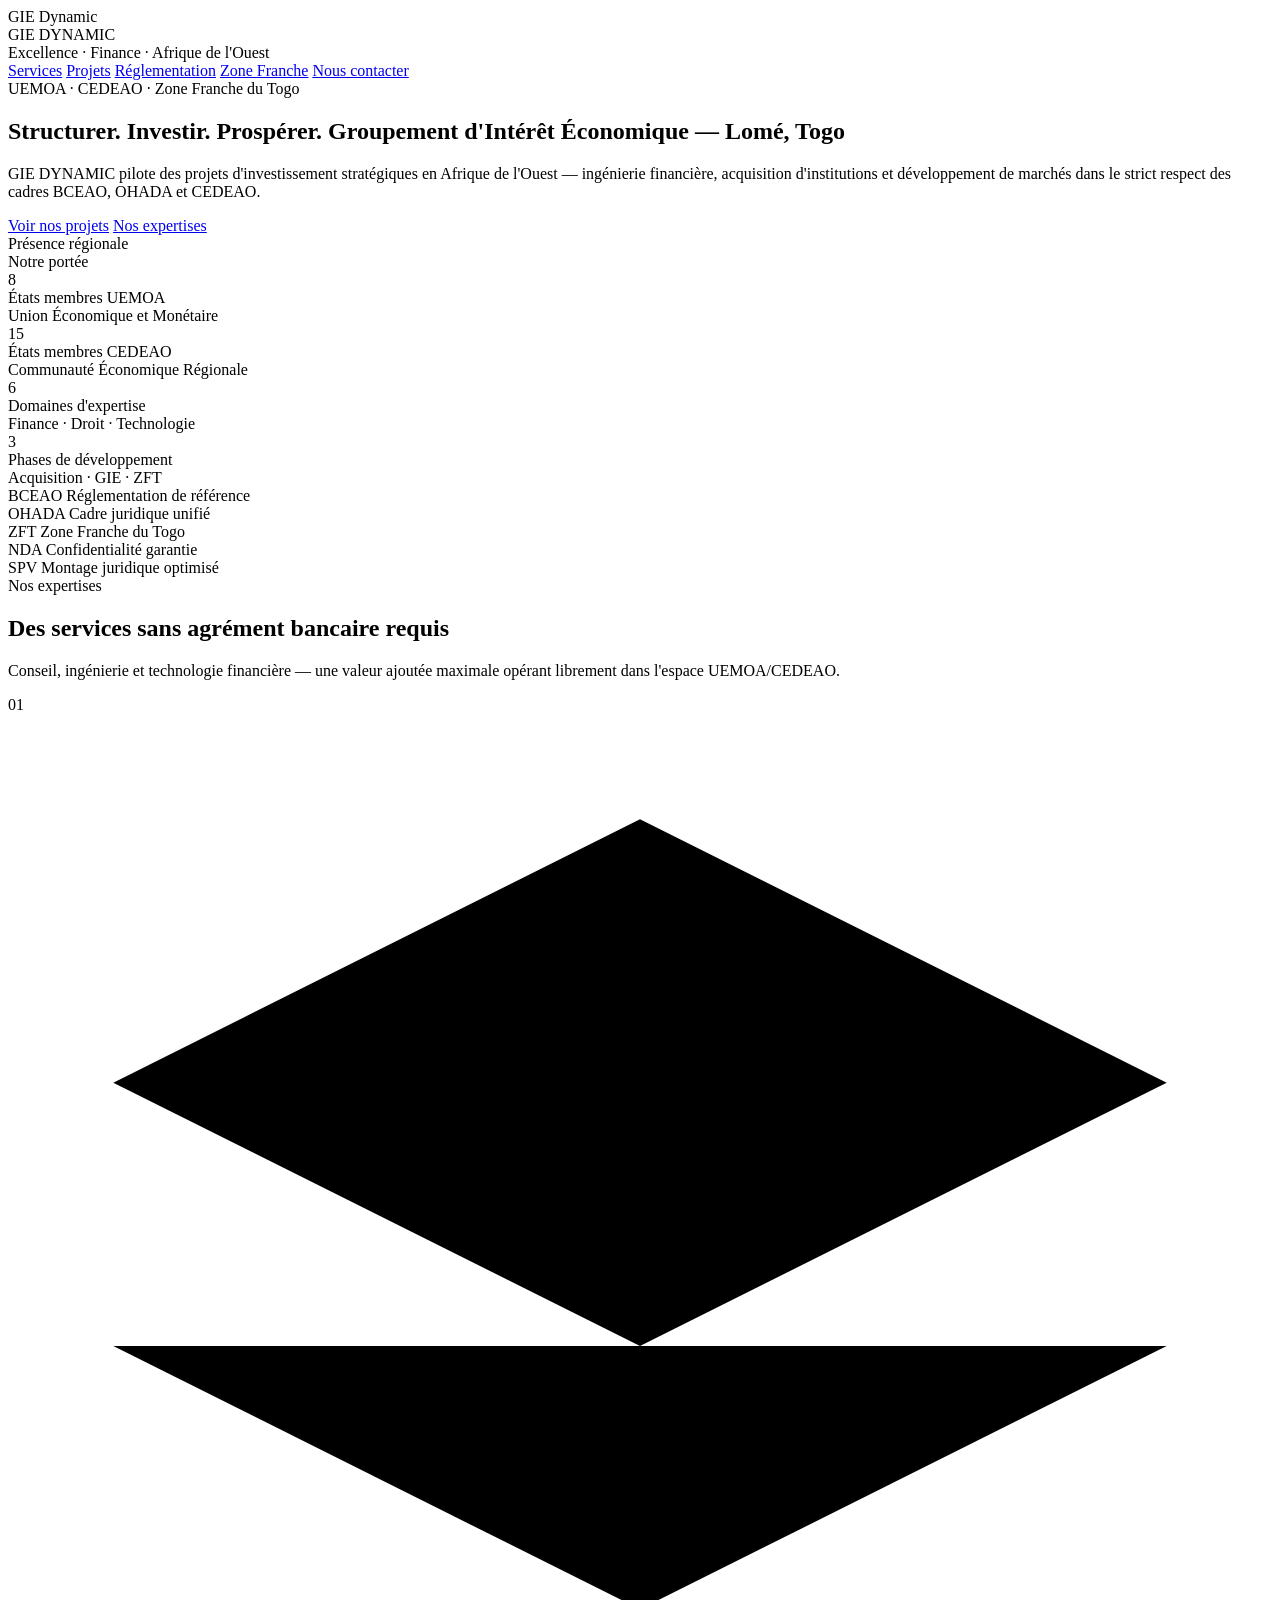
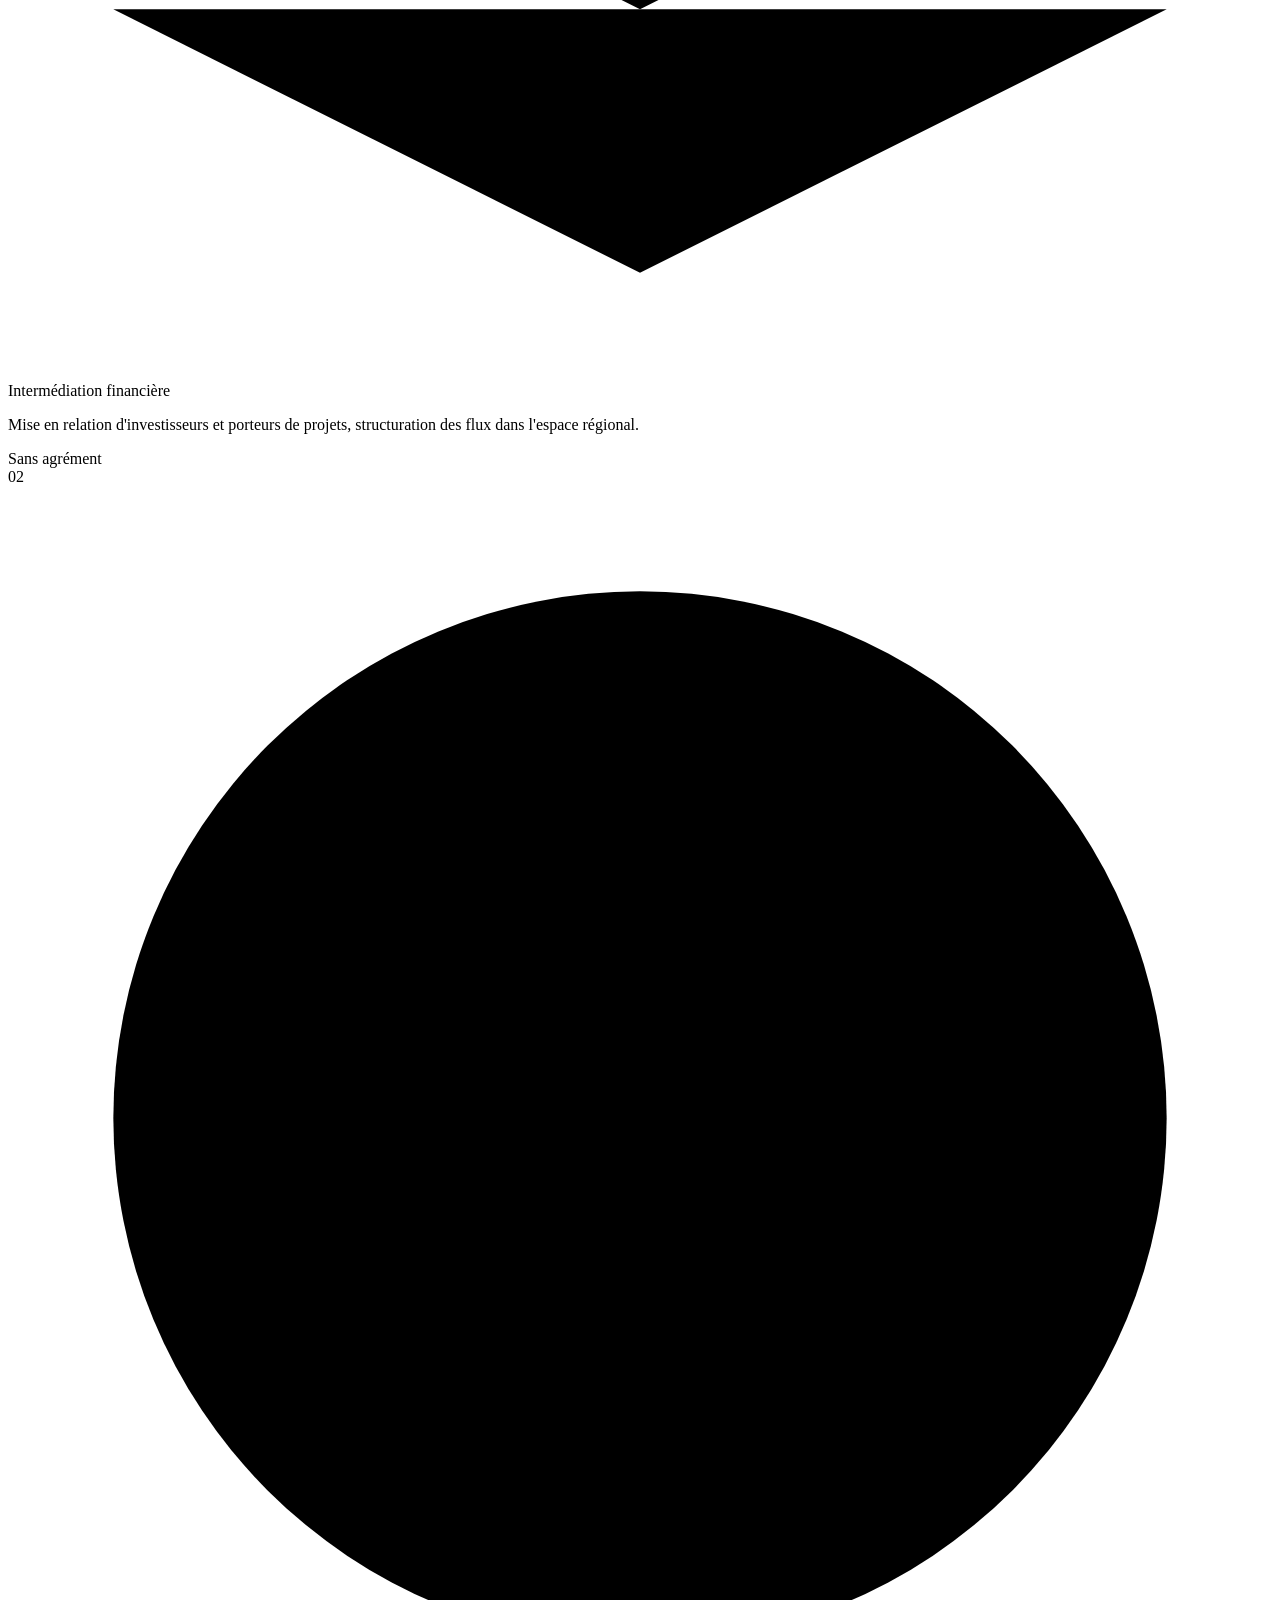
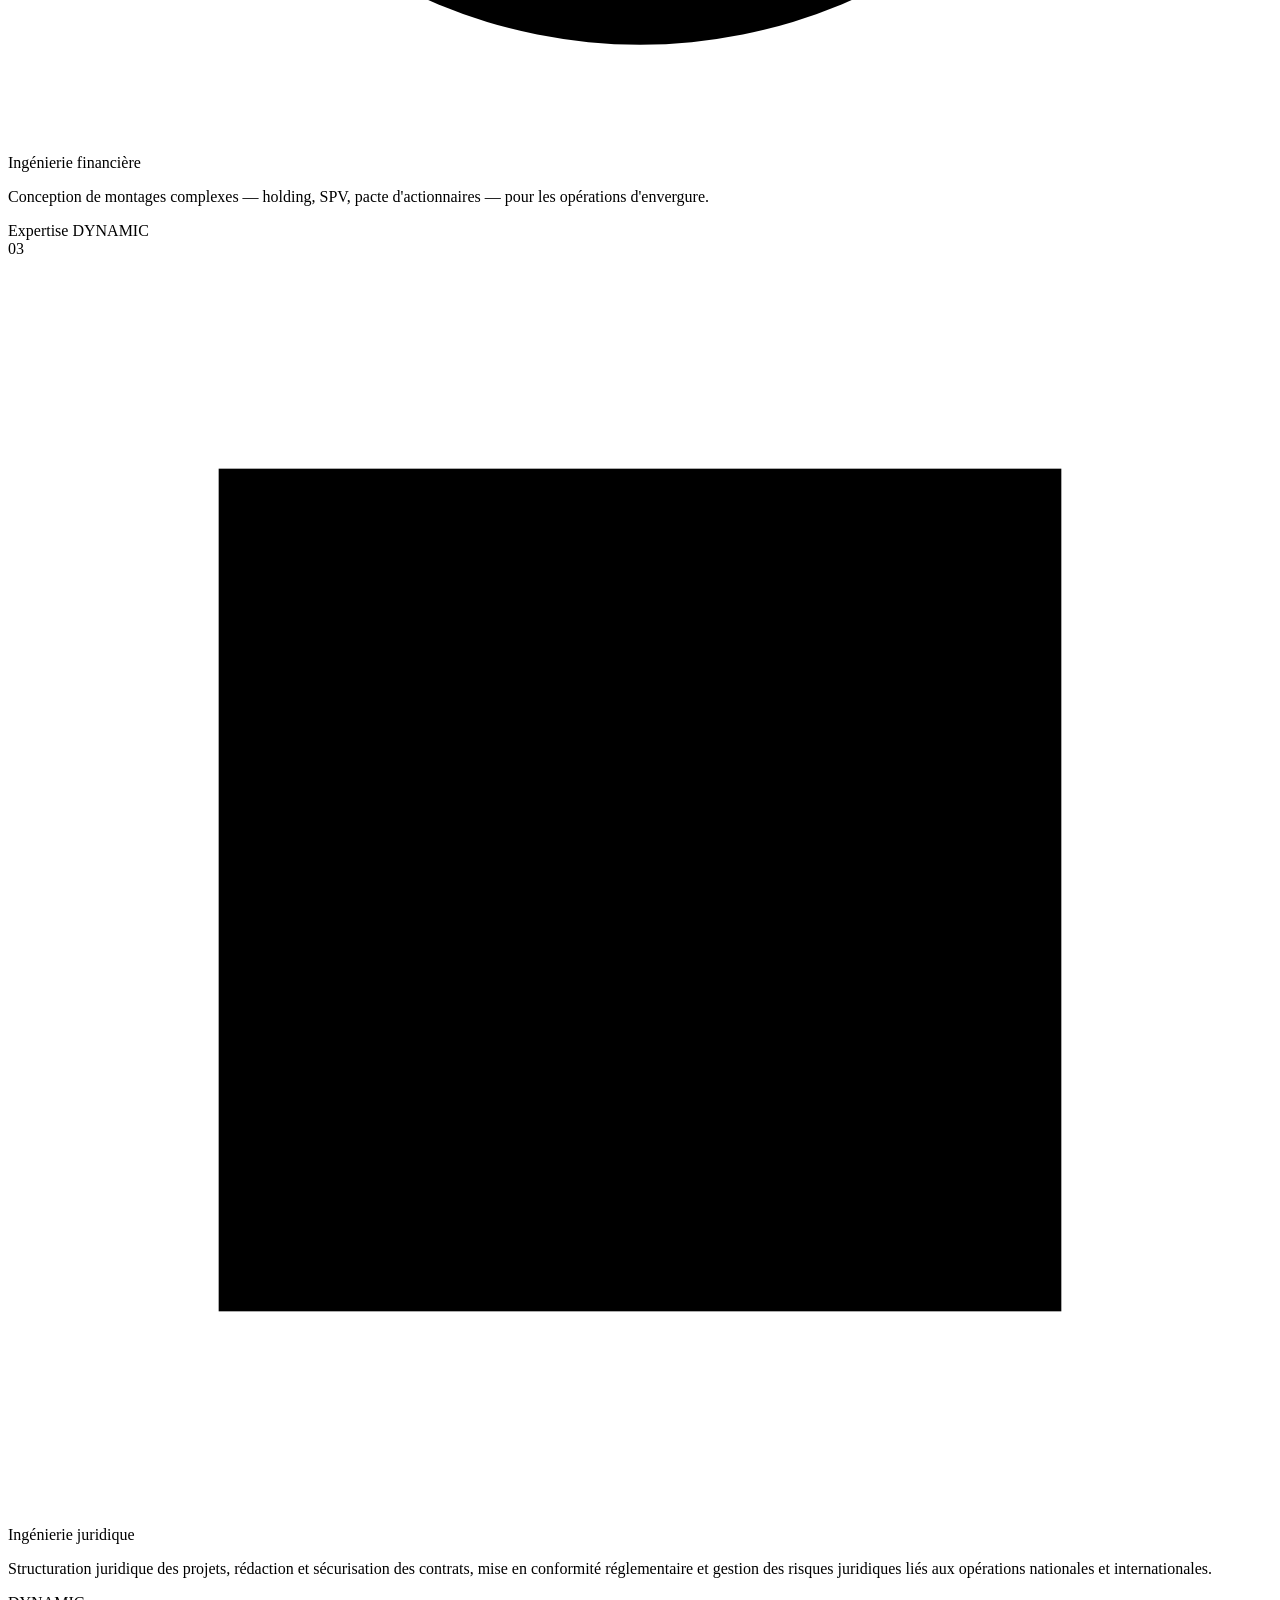
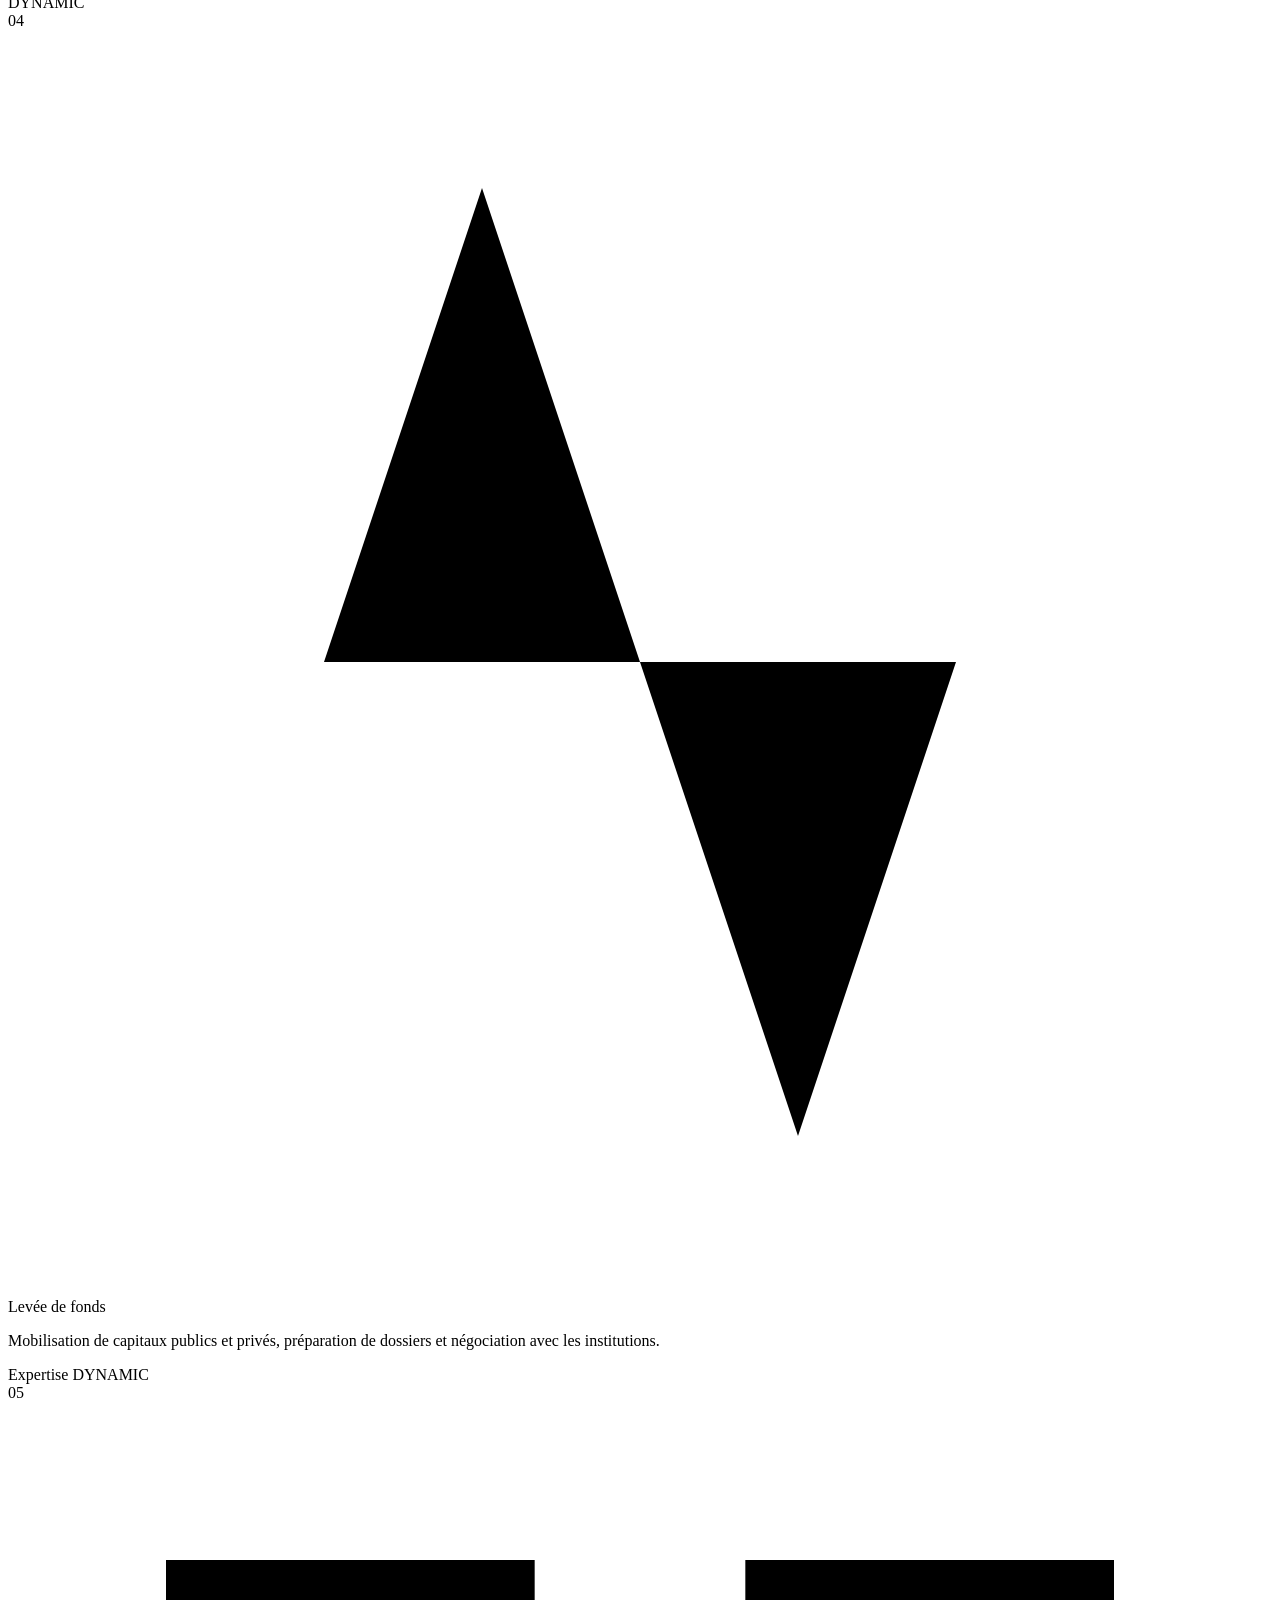
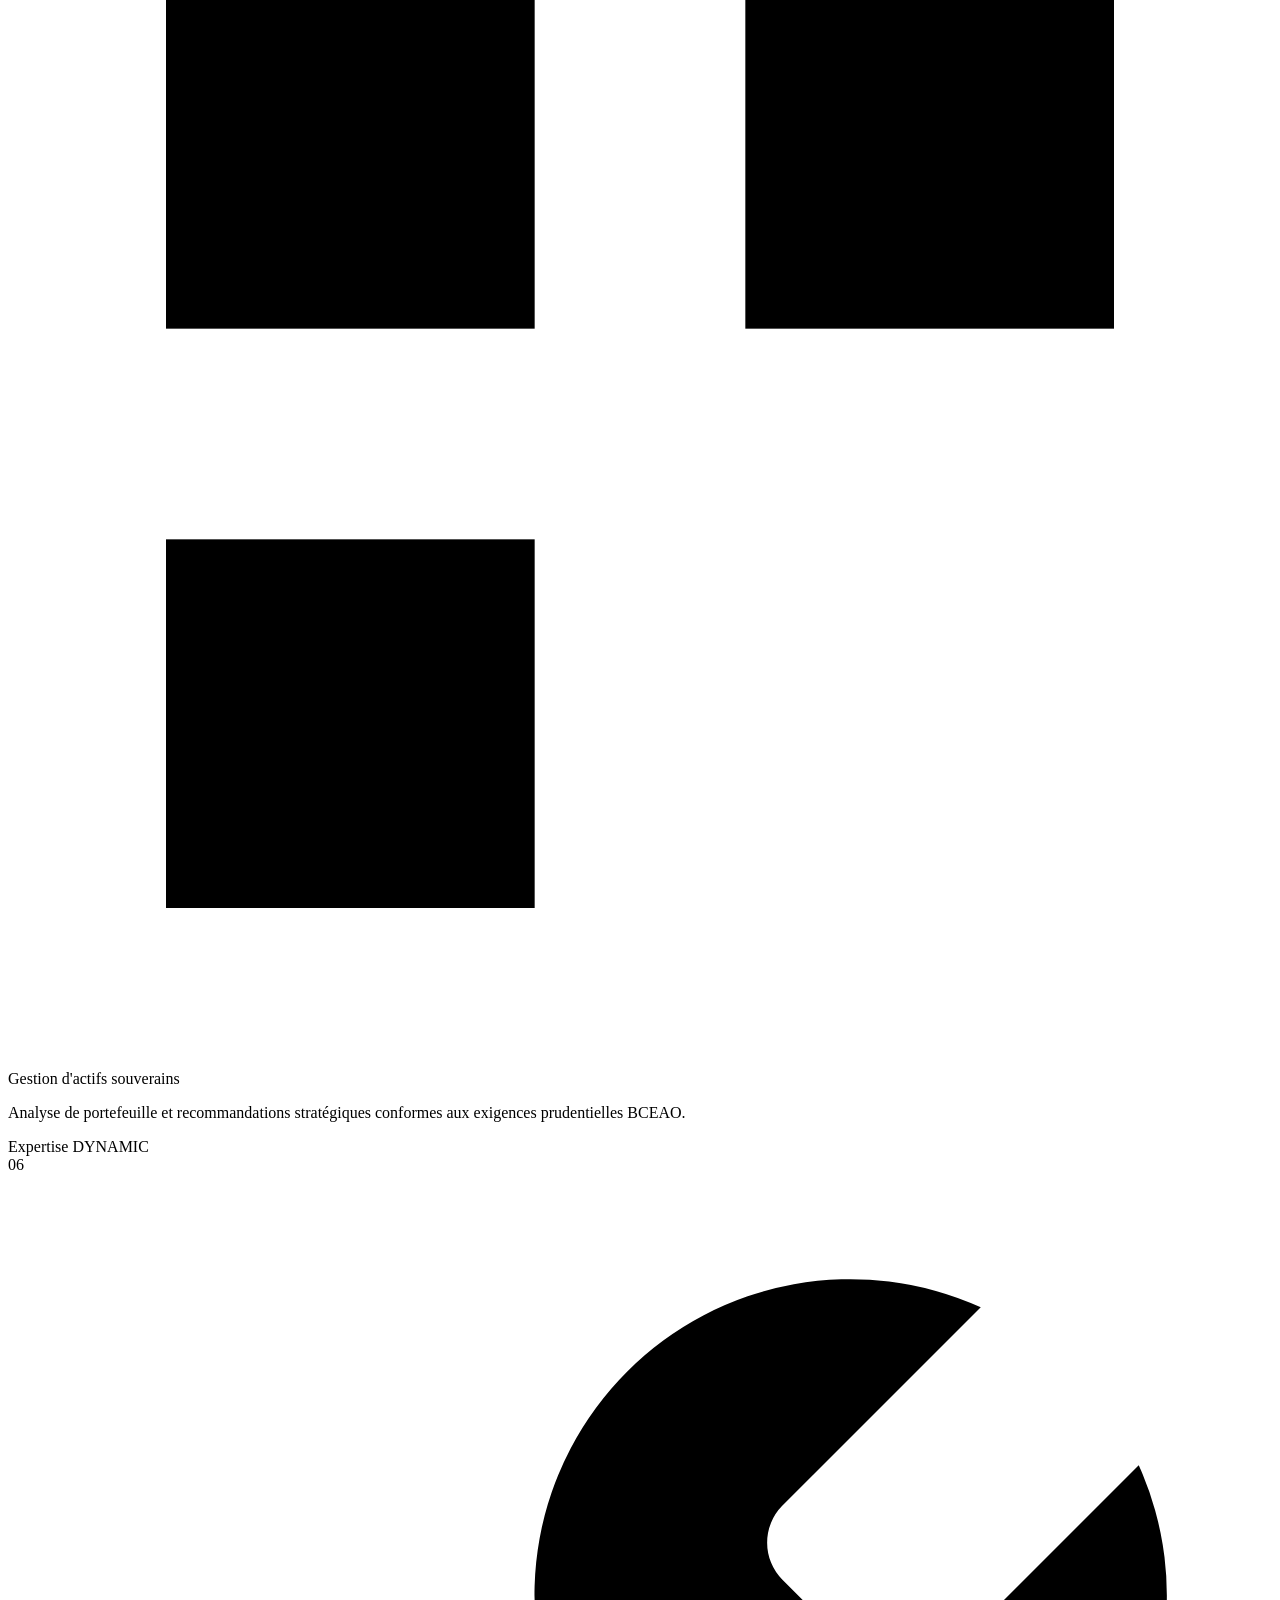
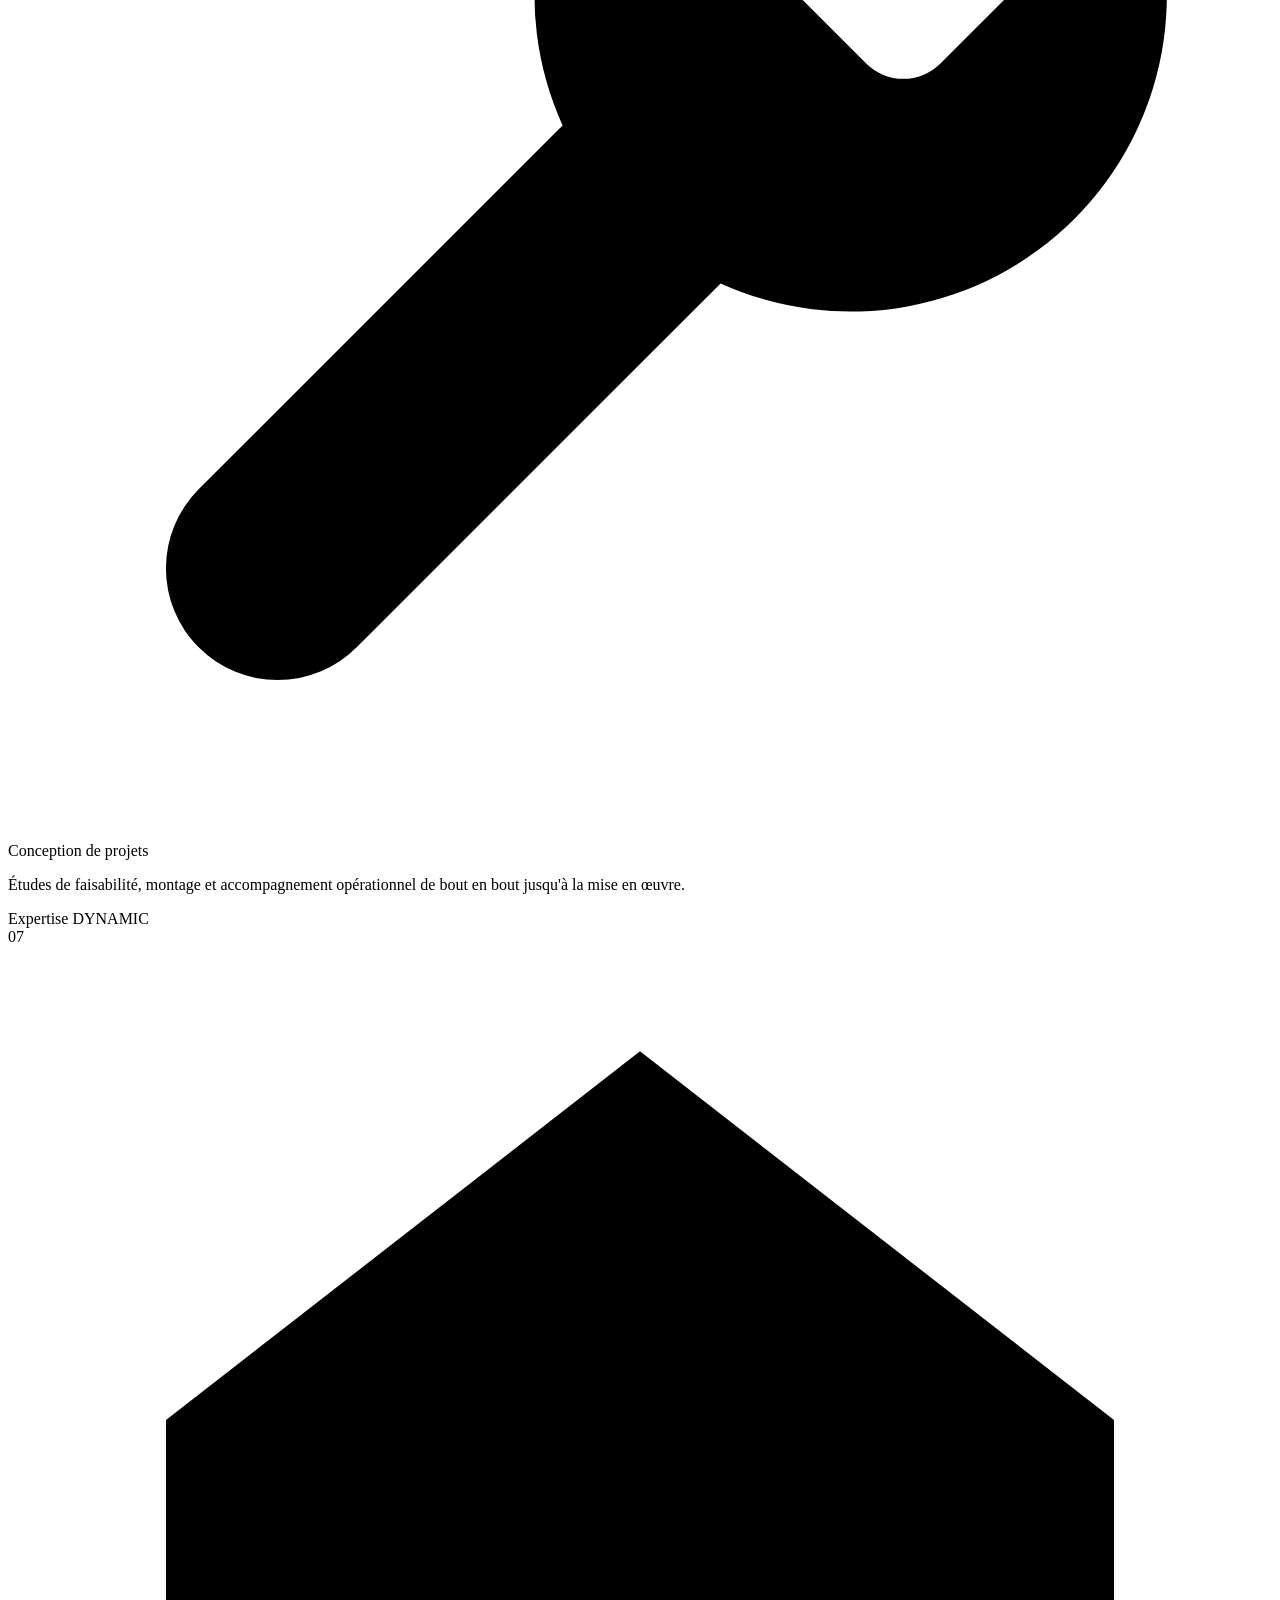
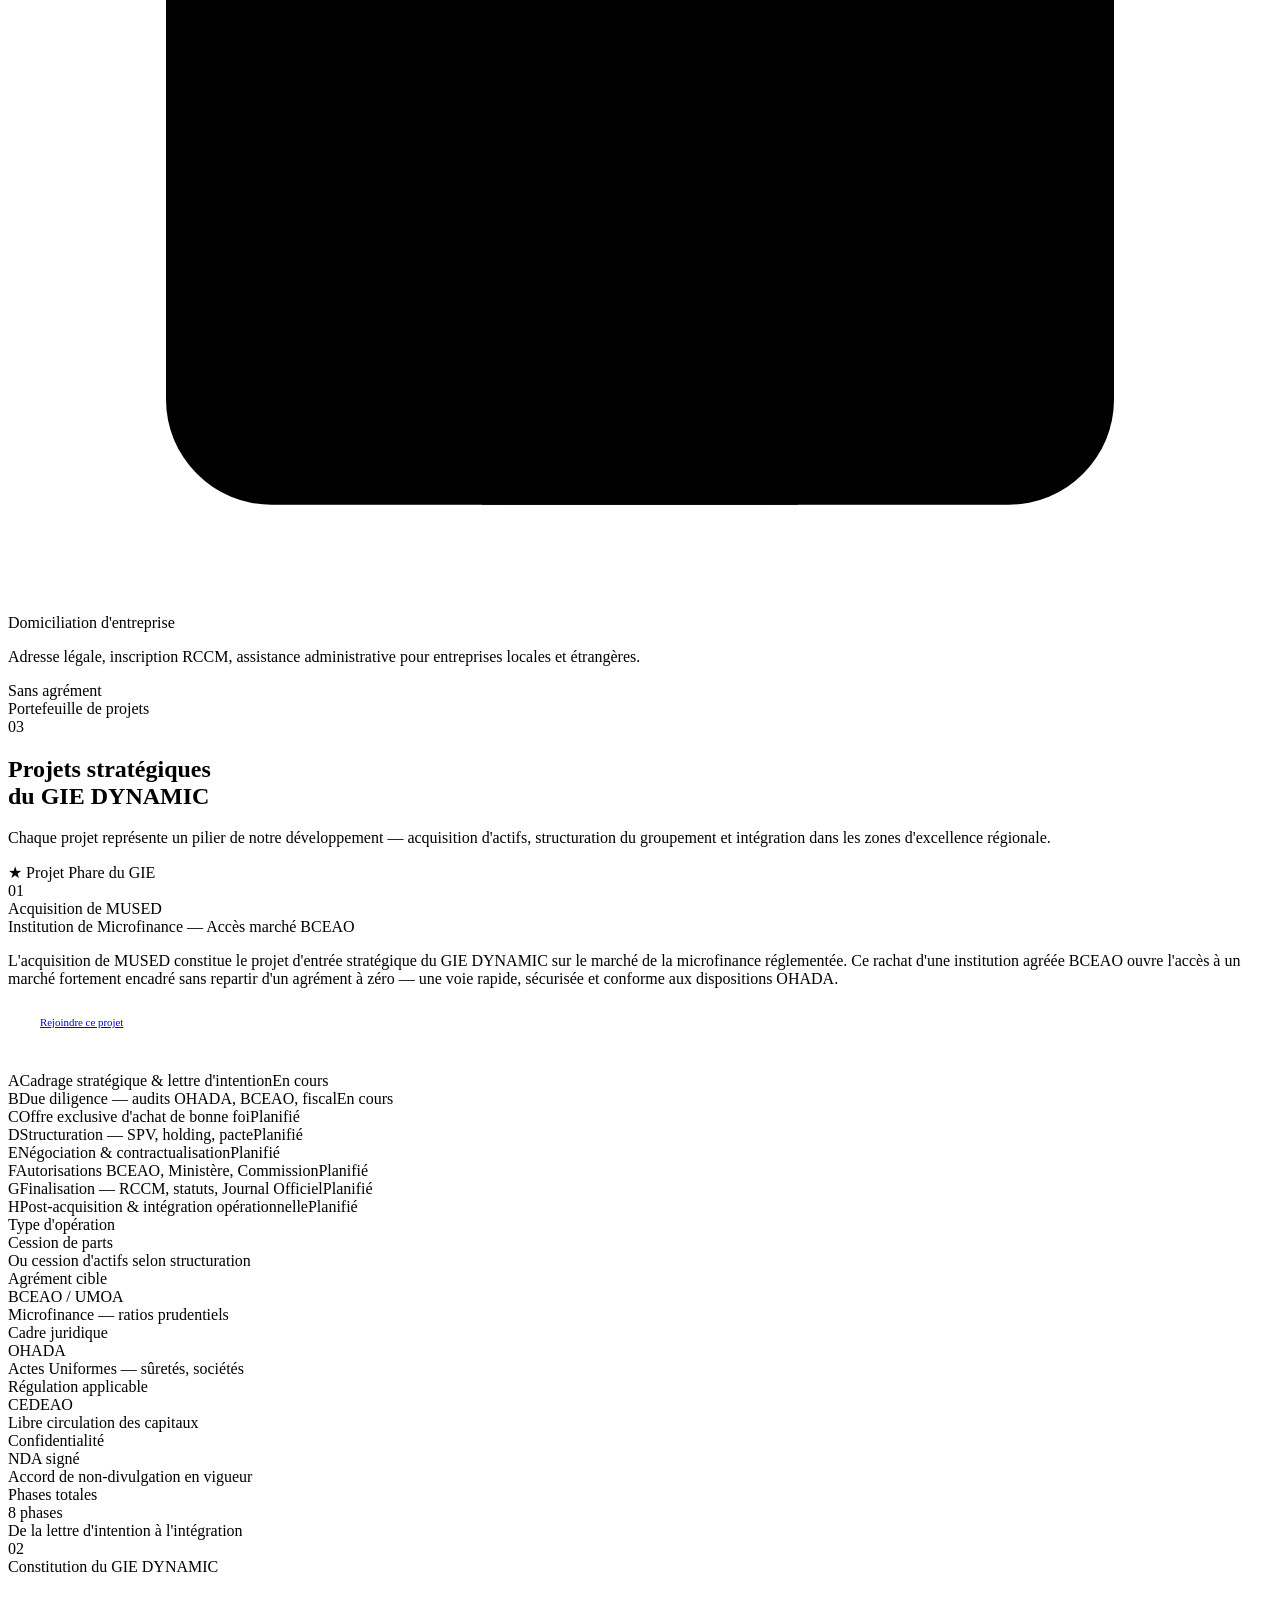
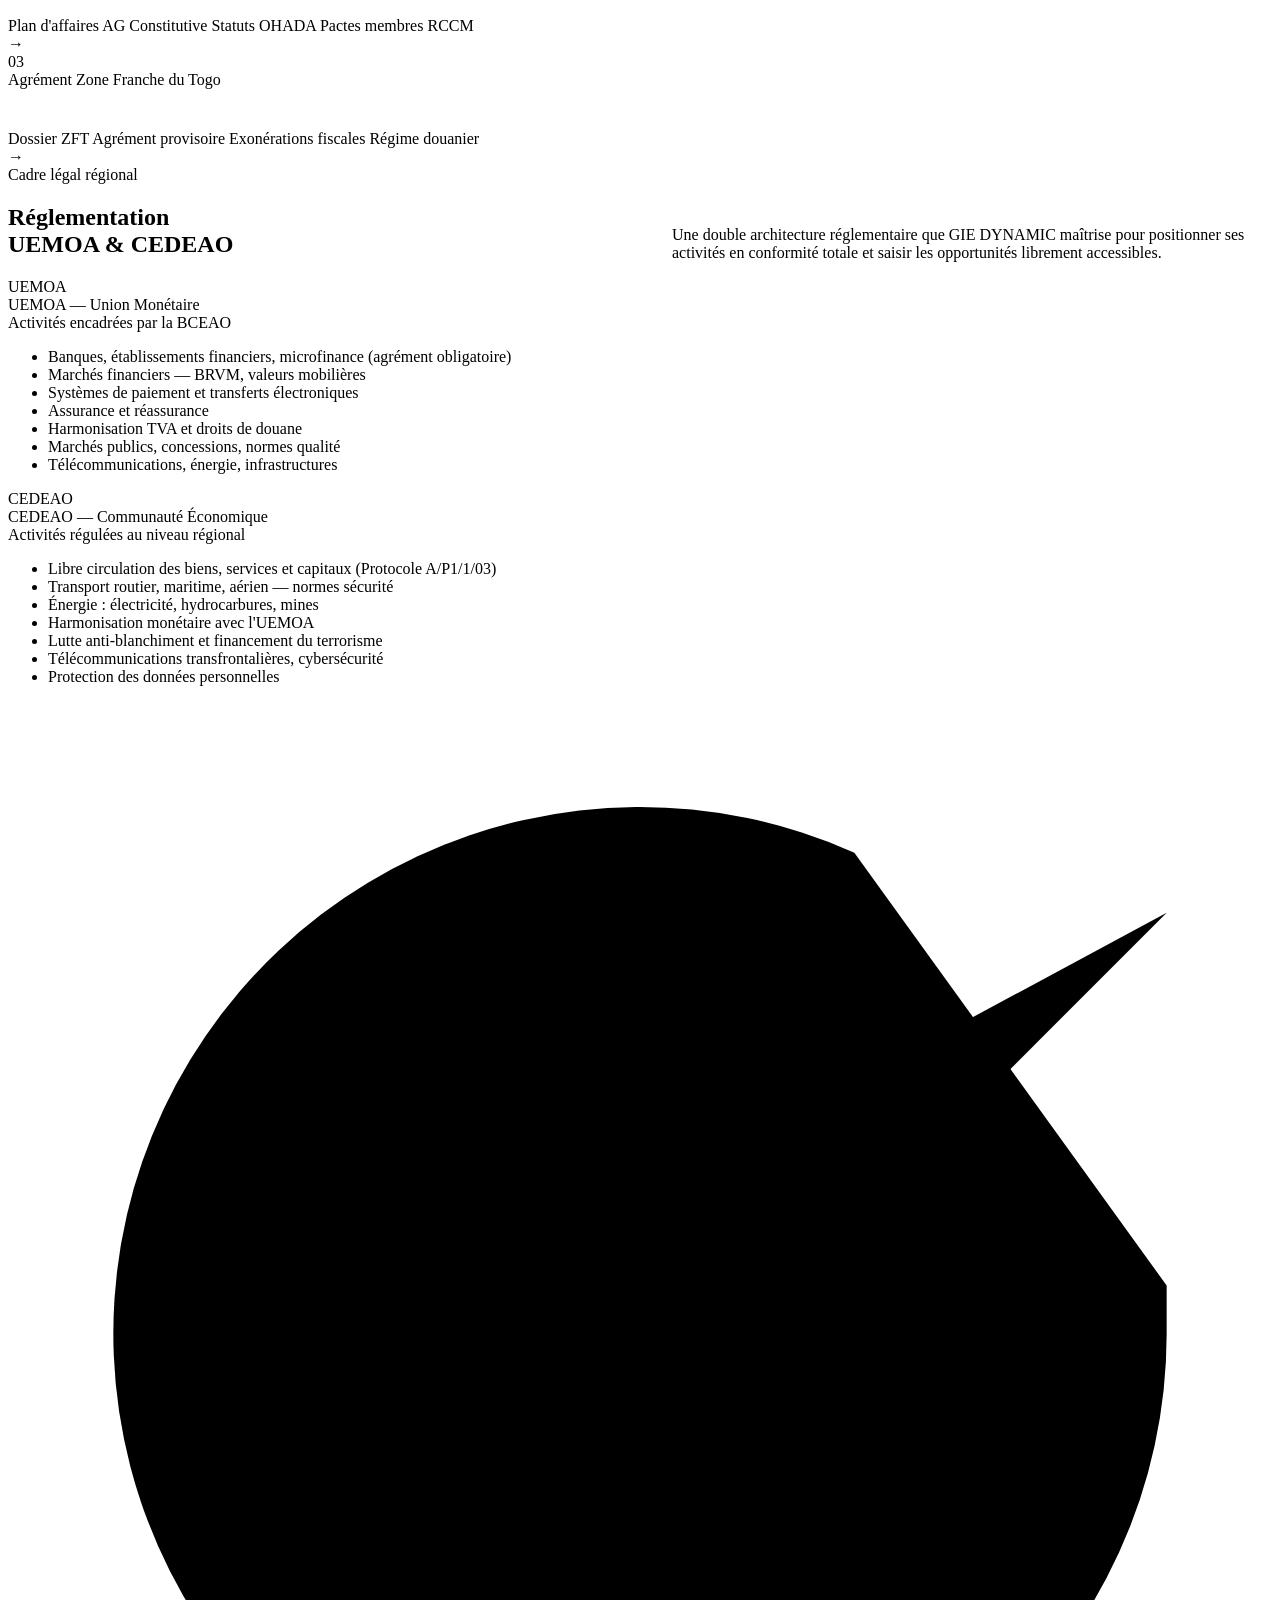
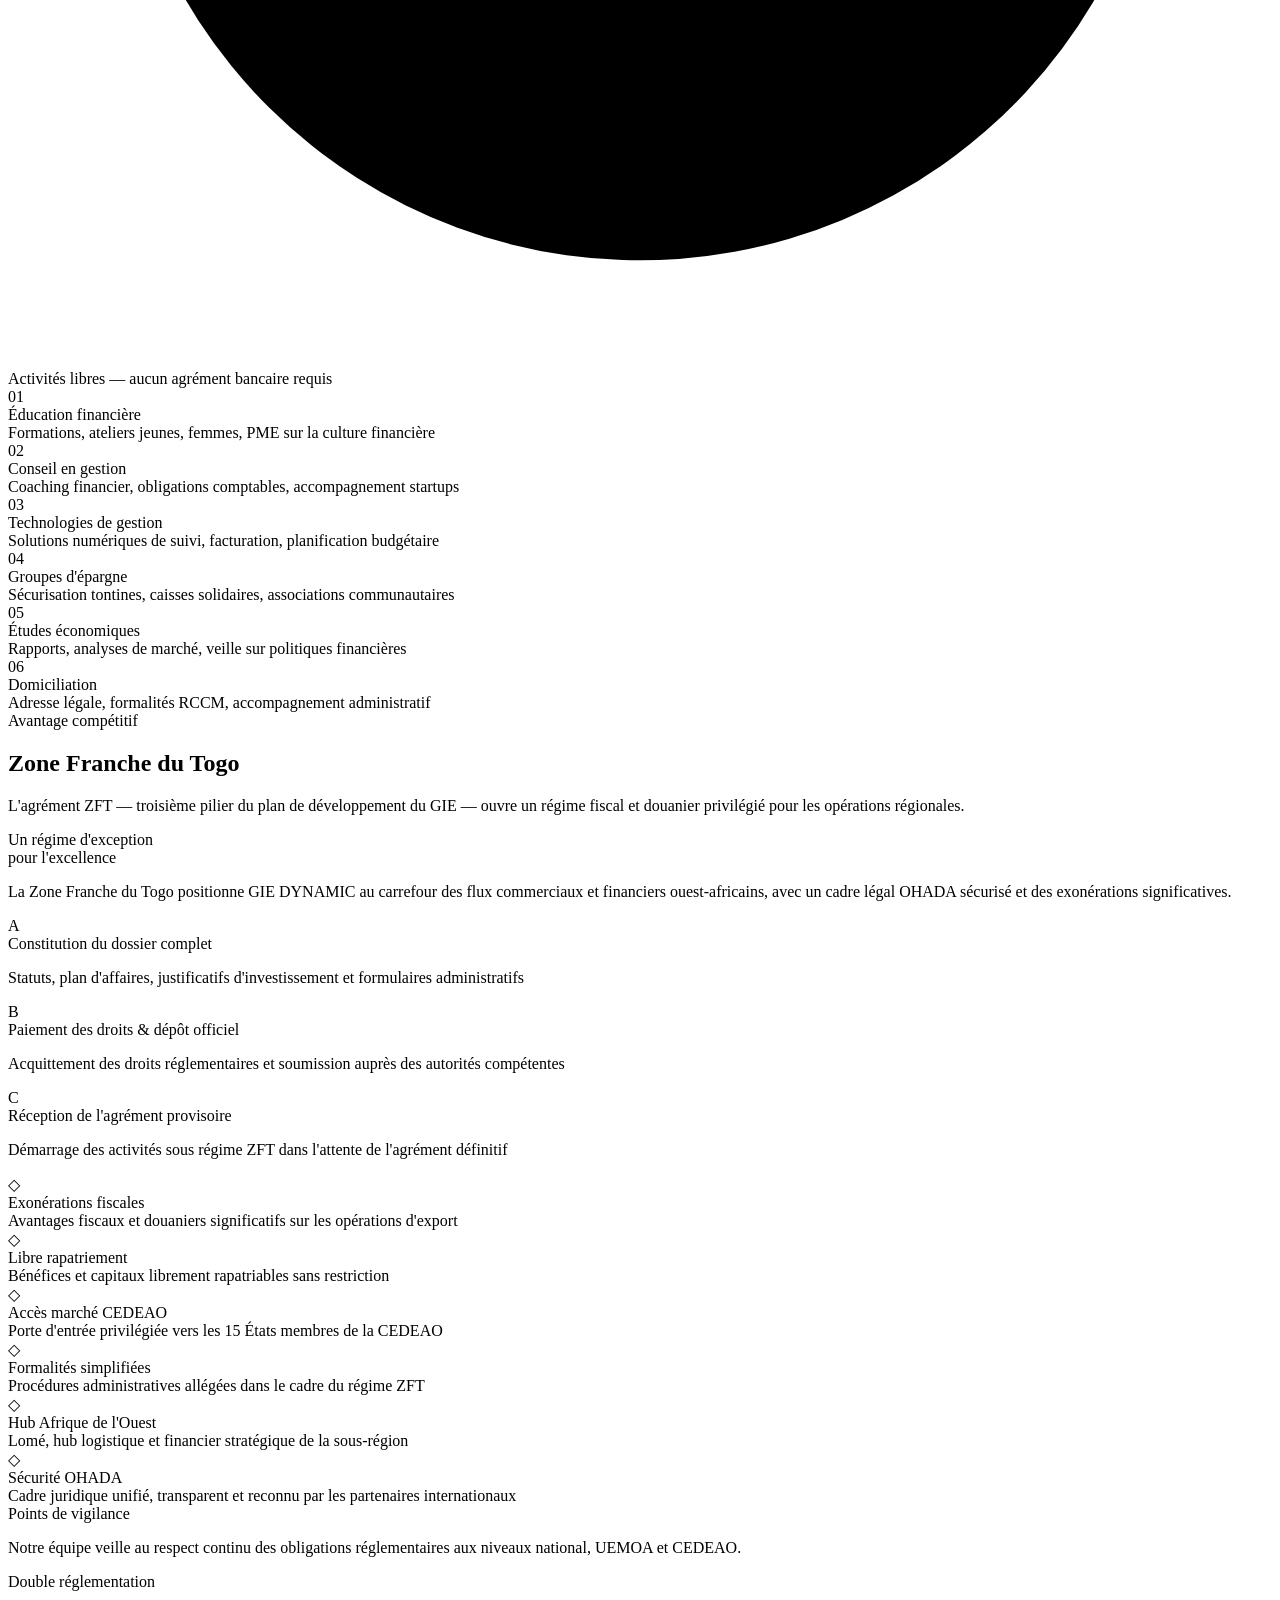
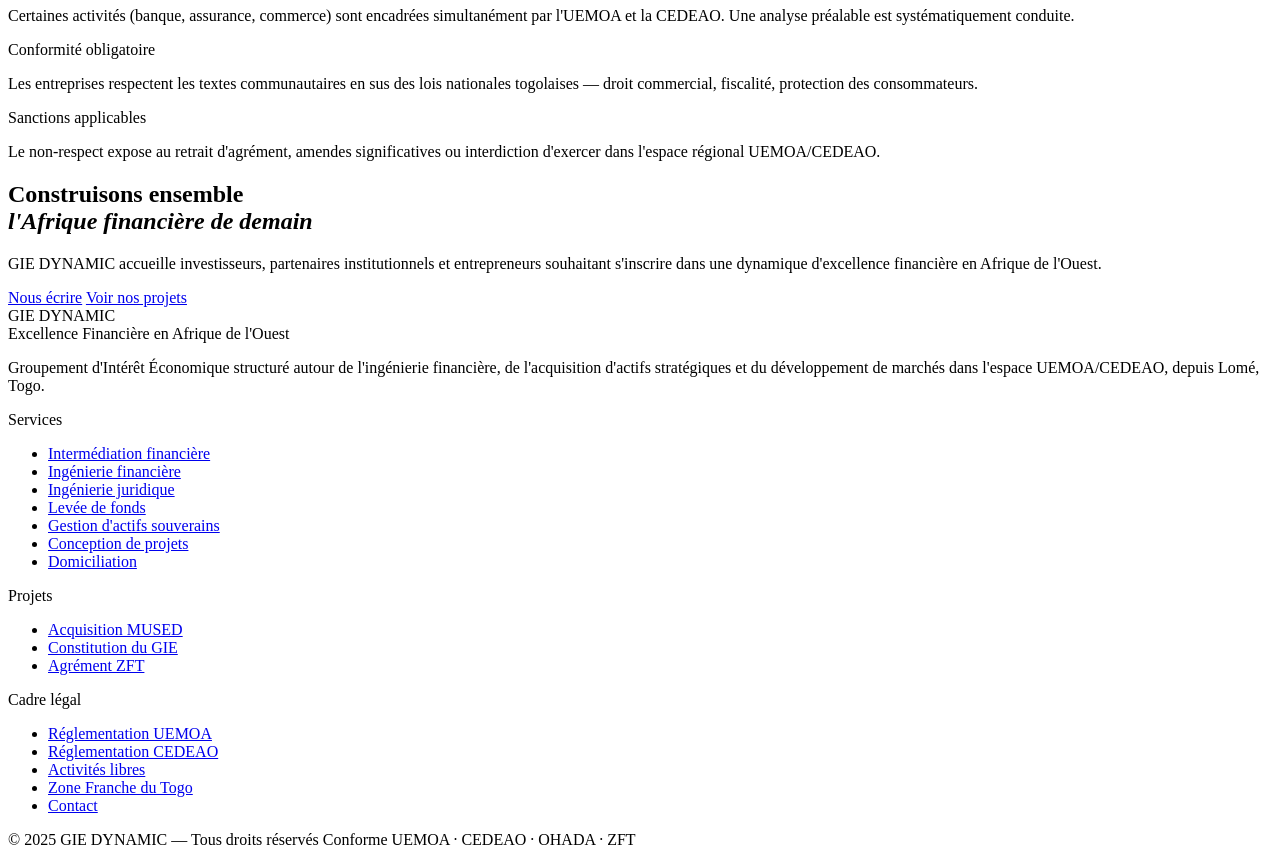
==== index.html @ de62cf85 "Add files via upload" ====
<!DOCTYPE html>
<html lang="fr">

  <head>
    <meta charset="UTF-8">
    <meta name="viewport" content="width=device-width, initial-scale=1.0">
    <title>GIE DYNAMIC — Excellence Financière en Afrique de l'Ouest</title>
    <link rel="stylesheet" href="assets/css/style.css">
    <link
      href="https://fonts.googleapis.com/css2?family=Playfair+Display:ital,wght@0,400;0,500;0,700;1,400&family=Montserrat:wght@200;300;400;500;600&family=Amiri:wght@400;700&display=swap"
      rel="stylesheet">

  </head>

  <body>

    <!-- LOADER -->
    <div id="loader">
      <div class="loader-emblem">
        <div class="loader-inner">
          <div class="loader-dot"></div>
        </div>
      </div>
      <div class="loader-text">GIE Dynamic</div>
    </div>

    <!-- NAV -->
    <nav id="main-nav">
      <div class="nav-brand">
        <div class="nav-brand-main">GIE DYNAMIC</div>
        <div class="nav-brand-sub">Excellence · Finance · Afrique de l'Ouest</div>
      </div>
      <div class="nav-menu">
        <a href="#services">Services</a>
        <a href="#projets">Projets</a>
        <a href="#regulation">Réglementation</a>
        <a href="#zft">Zone Franche</a>
        <a href="#contact" class="nav-cta">Nous contacter</a>
      </div>
    </nav>

    <!-- ════════════════════════════════════════
  HERO
════════════════════════════════════════ -->
    <section class="hero" id="accueil">
      <div class="hero-bg">
        <div class="geo-bg"></div>
        <div class="hero-gradient"></div>
      </div>
      <div class="hero-divider"></div>

      <div class="hero-left">
        <div class="hero-eyebrow">
          <div class="eyebrow-line"></div>
          <span class="eyebrow-text">UEMOA · CEDEAO · Zone Franche du Togo</span>
        </div>
        <h1 class="hero-title">
          Structurer.
          <span class="gold-line">Investir.</span>
          Prospérer.
          <span class="thin-line">Groupement d'Intérêt Économique — Lomé, Togo</span>
        </h1>
        <p class="hero-desc">
          GIE DYNAMIC pilote des projets d'investissement stratégiques en Afrique de l'Ouest — ingénierie financière,
          acquisition d'institutions et développement de marchés dans le strict respect des cadres BCEAO, OHADA et
          CEDEAO.
        </p>
        <div class="hero-btns">
          <a href="#projets" class="btn-gold">Voir nos projets</a>
          <a href="#services" class="btn-ghost">Nos expertises</a>
        </div>
      </div>

      <div class="hero-right">
        <div class="hero-pillar reveal-right">
          <div class="pillar-header">
            <div class="pillar-header-tag">Présence régionale</div>
            <div class="pillar-header-title">Notre portée</div>
          </div>
          <div class="pillar-stat">
            <div class="stat-num">8</div>
            <div class="stat-info">
              <div class="stat-label">États membres UEMOA</div>
              <div class="stat-sub">Union Économique et Monétaire</div>
            </div>
          </div>
          <div class="pillar-stat">
            <div class="stat-num">15</div>
            <div class="stat-info">
              <div class="stat-label">États membres CEDEAO</div>
              <div class="stat-sub">Communauté Économique Régionale</div>
            </div>
          </div>
          <div class="pillar-stat">
            <div class="stat-num">6</div>
            <div class="stat-info">
              <div class="stat-label">Domaines d'expertise</div>
              <div class="stat-sub">Finance · Droit · Technologie</div>
            </div>
          </div>
          <div class="pillar-stat">
            <div class="stat-num">3</div>
            <div class="stat-info">
              <div class="stat-label">Phases de développement</div>
              <div class="stat-sub">Acquisition · GIE · ZFT</div>
            </div>
          </div>
        </div>
      </div>
    </section>

    <!-- STRIP CHIFFRES -->
    <div class="about-strip">
      <div class="about-strip-inner">
        <div class="about-pillar reveal d1">
          <span class="about-pillar-num">BCEAO</span>
          <span class="about-pillar-label">Réglementation de référence</span>
        </div>
        <div class="about-pillar-divider"></div>
        <div class="about-pillar reveal d2">
          <span class="about-pillar-num">OHADA</span>
          <span class="about-pillar-label">Cadre juridique unifié</span>
        </div>
        <div class="about-pillar-divider"></div>
        <div class="about-pillar reveal d3">
          <span class="about-pillar-num">ZFT</span>
          <span class="about-pillar-label">Zone Franche du Togo</span>
        </div>
        <div class="about-pillar-divider"></div>
        <div class="about-pillar reveal d4">
          <span class="about-pillar-num">NDA</span>
          <span class="about-pillar-label">Confidentialité garantie</span>
        </div>
        <div class="about-pillar-divider"></div>
        <div class="about-pillar reveal d5">
          <span class="about-pillar-num">SPV</span>
          <span class="about-pillar-label">Montage juridique optimisé</span>
        </div>
      </div>
    </div>

    <!-- ════════════════════════════════════════
  SERVICES
════════════════════════════════════════ -->
    <section class="section section-dark" id="services">
      <div class="geo-bg"></div>
      <div class="services-layout">
        <div class="services-intro">
          <div class="s-eyebrow reveal">
            <div class="s-eyebrow-line"></div>
            <span class="s-eyebrow-text">Nos expertises</span>
          </div>
          <h2 class="s-title reveal d1">Des services sans agrément bancaire requis</h2>
          <p class="s-subtitle reveal d2">Conseil, ingénierie et technologie financière — une valeur ajoutée maximale
            opérant librement dans l'espace UEMOA/CEDEAO.</p>
        </div>
        <div class="services-grid-right reveal-right">
          <div class="svc-card">
            <div class="svc-num">01</div>
            <div class="svc-icon"><svg viewBox="0 0 24 24">
                <path d="M12 2L2 7l10 5 10-5-10-5z" />
                <path d="M2 17l10 5 10-5" />
                <path d="M2 12l10 5 10-5" />
              </svg></div>
            <div class="svc-title">Intermédiation financière</div>
            <p class="svc-desc">Mise en relation d'investisseurs et porteurs de projets, structuration des flux dans
              l'espace régional.</p>
            <span class="svc-tag">Sans agrément</span>
          </div>
          <div class="svc-card">
            <div class="svc-num">02</div>
            <div class="svc-icon"><svg viewBox="0 0 24 24">
                <circle cx="12" cy="12" r="10" />
                <path d="M12 6v6l4 2" />
              </svg></div>
            <div class="svc-title">Ingénierie financière</div>
            <p class="svc-desc">Conception de montages complexes — holding, SPV, pacte d'actionnaires — pour les
              opérations d'envergure.</p>
            <span class="svc-tag">Expertise DYNAMIC</span>
          </div>
          <div class="svc-card">
            <div class="svc-num">03</div>
            <div class="svc-icon"><svg viewBox="0 0 24 24">
                <rect x="4" y="4" width="16" height="16" />
                <path d="M8 12h8M8 8h8M8 16h5" />
              </svg></div>
            <div class="svc-title">Ingénierie juridique</div>
            <p class="svc-desc">
              Structuration juridique des projets, rédaction et sécurisation des contrats,
              mise en conformité réglementaire et gestion des risques juridiques liés aux
              opérations nationales et internationales.</p>
            <span class="svc-tag">DYNAMIC</span>
          </div>
          <div class="svc-card">
            <div class="svc-num">04</div>
            <div class="svc-icon"><svg viewBox="0 0 24 24">
                <path d="M22 12h-4l-3 9L9 3l-3 9H2" />
              </svg></div>
            <div class="svc-title">Levée de fonds</div>
            <p class="svc-desc">Mobilisation de capitaux publics et privés, préparation de dossiers et négociation avec
              les institutions.</p>
            <span class="svc-tag">Expertise DYNAMIC</span>
          </div>
          <div class="svc-card">
            <div class="svc-num">05</div>
            <div class="svc-icon"><svg viewBox="0 0 24 24">
                <rect x="3" y="3" width="7" height="7" />
                <rect x="14" y="3" width="7" height="7" />
                <rect x="3" y="14" width="7" height="7" />
                <path d="M14 17h7M17 14v7" />
              </svg></div>
            <div class="svc-title">Gestion d'actifs souverains</div>
            <p class="svc-desc">Analyse de portefeuille et recommandations stratégiques conformes aux exigences
              prudentielles BCEAO.</p>
            <span class="svc-tag">Expertise DYNAMIC</span>
          </div>
          <div class="svc-card">
            <div class="svc-num">06</div>
            <div class="svc-icon"><svg viewBox="0 0 24 24">
                <path
                  d="M14.7 6.3a1 1 0 0 0 0 1.4l1.6 1.6a1 1 0 0 0 1.4 0l3.77-3.77a6 6 0 0 1-7.94 7.94l-6.91 6.91a2.12 2.12 0 0 1-3-3l6.91-6.91a6 6 0 0 1 7.94-7.94l-3.76 3.76z" />
              </svg></div>
            <div class="svc-title">Conception de projets</div>
            <p class="svc-desc">Études de faisabilité, montage et accompagnement opérationnel de bout en bout jusqu'à la
              mise en œuvre.</p>
            <span class="svc-tag">Expertise DYNAMIC</span>
          </div>
          <div class="svc-card">
            <div class="svc-num">07</div>
            <div class="svc-icon"><svg viewBox="0 0 24 24">
                <path d="M3 9l9-7 9 7v11a2 2 0 0 1-2 2H5a2 2 0 0 1-2-2z" />
                <polyline points="9 22 9 12 15 12 15 22" />
              </svg></div>
            <div class="svc-title">Domiciliation d'entreprise</div>
            <p class="svc-desc">Adresse légale, inscription RCCM, assistance administrative pour entreprises locales et
              étrangères.</p>
            <span class="svc-tag">Sans agrément</span>
          </div>
        </div>
      </div>
    </section>

    <!-- ════════════════════════════════════════
  PROJETS DU GIE
════════════════════════════════════════ -->
    <section class="section section-darker" id="projets">
      <div class="geo-bg"></div>
      <div class="s-eyebrow reveal">
        <div class="s-eyebrow-line"></div>
        <span class="s-eyebrow-text">Portefeuille de projets</span>
      </div>

      <div class="projects-header">
        <div>
          <div class="project-count reveal">03</div>
          <h2 class="s-title reveal d1">Projets stratégiques<br>du GIE DYNAMIC</h2>
        </div>
        <p class="s-subtitle reveal d2">Chaque projet représente un pilier de notre développement — acquisition
          d'actifs, structuration du groupement et intégration dans les zones d'excellence régionale.</p>
      </div>

      <div class="projects-list">

        <!-- ★ PROJET VEDETTE : ACQUISITION MUSED -->
        <div class="proj-card featured reveal">
          <div class="proj-featured-header">
            <span class="proj-featured-badge">★ Projet Phare du GIE</span>
            <div class="proj-featured-num">01</div>
          </div>
          <div class="proj-featured-body">
            <div>
              <div class="proj-featured-title">Acquisition de MUSED</div>
              <div class="proj-featured-sub">Institution de Microfinance — Accès marché BCEAO</div>
              <p class="proj-featured-desc">
                L'acquisition de MUSED constitue le projet d'entrée stratégique du GIE DYNAMIC sur le marché de la
                microfinance réglementée. Ce rachat d'une institution agréée BCEAO ouvre l'accès à un marché fortement
                encadré sans repartir d'un agrément à zéro — une voie rapide, sécurisée et conforme aux dispositions
                OHADA.
              </p>
              <a href="#contact" class="btn-gold"
                style="display:inline-block; font-size:0.68rem; padding:0.75rem 2rem;">Rejoindre ce projet</a>

              <div class="proj-featured-phases" style="margin-top:2rem;">
                <div class="phase-row"><span class="phase-row-num">A</span><span class="phase-row-text">Cadrage
                    stratégique & lettre d'intention</span><span class="phase-row-tag active">En cours</span></div>
                <div class="phase-row"><span class="phase-row-num">B</span><span class="phase-row-text">Due diligence —
                    audits OHADA, BCEAO, fiscal</span><span class="phase-row-tag active">En cours</span></div>
                <div class="phase-row"><span class="phase-row-num">C</span><span class="phase-row-text">Offre exclusive
                    d'achat de bonne foi</span><span class="phase-row-tag pending">Planifié</span></div>
                <div class="phase-row"><span class="phase-row-num">D</span><span class="phase-row-text">Structuration —
                    SPV, holding, pacte</span><span class="phase-row-tag pending">Planifié</span></div>
                <div class="phase-row"><span class="phase-row-num">E</span><span class="phase-row-text">Négociation &
                    contractualisation</span><span class="phase-row-tag pending">Planifié</span></div>
                <div class="phase-row"><span class="phase-row-num">F</span><span class="phase-row-text">Autorisations
                    BCEAO, Ministère, Commission</span><span class="phase-row-tag pending">Planifié</span></div>
                <div class="phase-row"><span class="phase-row-num">G</span><span class="phase-row-text">Finalisation —
                    RCCM, statuts, Journal Officiel</span><span class="phase-row-tag pending">Planifié</span></div>
                <div class="phase-row"><span class="phase-row-num">H</span><span class="phase-row-text">Post-acquisition
                    & intégration opérationnelle</span><span class="phase-row-tag pending">Planifié</span></div>
              </div>
            </div>
            <div class="proj-featured-metrics">
              <div class="metric-box">
                <div class="metric-box-label">Type d'opération</div>
                <div class="metric-box-val">Cession de parts</div>
                <div class="metric-box-sub">Ou cession d'actifs selon structuration</div>
              </div>
              <div class="metric-box">
                <div class="metric-box-label">Agrément cible</div>
                <div class="metric-box-val">BCEAO / UMOA</div>
                <div class="metric-box-sub">Microfinance — ratios prudentiels</div>
              </div>
              <div class="metric-box">
                <div class="metric-box-label">Cadre juridique</div>
                <div class="metric-box-val">OHADA</div>
                <div class="metric-box-sub">Actes Uniformes — sûretés, sociétés</div>
              </div>
              <div class="metric-box">
                <div class="metric-box-label">Régulation applicable</div>
                <div class="metric-box-val">CEDEAO</div>
                <div class="metric-box-sub">Libre circulation des capitaux</div>
              </div>
              <div class="metric-box">
                <div class="metric-box-label">Confidentialité</div>
                <div class="metric-box-val">NDA signé</div>
                <div class="metric-box-sub">Accord de non-divulgation en vigueur</div>
              </div>
              <div class="metric-box">
                <div class="metric-box-label">Phases totales</div>
                <div class="metric-box-val">8 phases</div>
                <div class="metric-box-sub">De la lettre d'intention à l'intégration</div>
              </div>
            </div>
          </div>
        </div>

        <!-- PROJET 02 — CRÉATION DU GIE -->
        <div class="proj-card reveal d1">
          <div class="proj-num">02</div>
          <div class="proj-content">
            <div class="proj-title">Constitution du GIE DYNAMIC</div>
            <p style="font-size:0.8rem; color:rgba(255,255,255,0.45); margin-top:0.4rem; line-height:1.7;">Structuration
              du Groupement d'Intérêt Économique — plan d'affaires, intégration des partenaires, assemblée générale
              constitutive, souscription des apports et formalités légales.</p>
            <div class="proj-tags">
              <span class="proj-tag">Plan d'affaires</span>
              <span class="proj-tag">AG Constitutive</span>
              <span class="proj-tag">Statuts OHADA</span>
              <span class="proj-tag">Pactes membres</span>
              <span class="proj-tag">RCCM</span>
            </div>
          </div>
          <div class="proj-arrow">→</div>
        </div>

        <!-- PROJET 03 — ZFT -->
        <div class="proj-card reveal d2">
          <div class="proj-num">03</div>
          <div class="proj-content">
            <div class="proj-title">Agrément Zone Franche du Togo</div>
            <p style="font-size:0.8rem; color:rgba(255,255,255,0.45); margin-top:0.4rem; line-height:1.7;">Constitution
              du dossier ZFT, paiement des droits réglementaires, dépôt officiel et obtention de l'agrément provisoire
              ouvrant les avantages fiscaux et douaniers du régime.</p>
            <div class="proj-tags">
              <span class="proj-tag">Dossier ZFT</span>
              <span class="proj-tag">Agrément provisoire</span>
              <span class="proj-tag">Exonérations fiscales</span>
              <span class="proj-tag">Régime douanier</span>
            </div>
          </div>
          <div class="proj-arrow">→</div>
        </div>

      </div>
    </section>

    <!-- ════════════════════════════════════════
  RÉGLEMENTATION
════════════════════════════════════════ -->
    <section class="section section-dark" id="regulation">
      <div class="geo-bg"></div>
      <div style="display:grid; grid-template-columns:1fr 1fr; gap:4rem; align-items:end;">
        <div>
          <div class="s-eyebrow reveal">
            <div class="s-eyebrow-line"></div><span class="s-eyebrow-text">Cadre légal régional</span>
          </div>
          <h2 class="s-title reveal d1">Réglementation<br>UEMOA & CEDEAO</h2>
        </div>
        <p class="s-subtitle reveal d2">Une double architecture réglementaire que GIE DYNAMIC maîtrise pour positionner
          ses activités en conformité totale et saisir les opportunités librement accessibles.</p>
      </div>

      <div class="reg-masthead reveal">
        <div class="reg-pane">
          <div class="reg-pane-watermark">UEMOA</div>
          <span class="reg-badge-lg u">UEMOA — Union Monétaire</span>
          <div class="reg-pane-title">Activités encadrées par la BCEAO</div>
          <ul class="reg-list">
            <li>Banques, établissements financiers, microfinance (agrément obligatoire)</li>
            <li>Marchés financiers — BRVM, valeurs mobilières</li>
            <li>Systèmes de paiement et transferts électroniques</li>
            <li>Assurance et réassurance</li>
            <li>Harmonisation TVA et droits de douane</li>
            <li>Marchés publics, concessions, normes qualité</li>
            <li>Télécommunications, énergie, infrastructures</li>
          </ul>
        </div>
        <div class="reg-pane">
          <div class="reg-pane-watermark">CEDEAO</div>
          <span class="reg-badge-lg c">CEDEAO — Communauté Économique</span>
          <div class="reg-pane-title">Activités régulées au niveau régional</div>
          <ul class="reg-list">
            <li>Libre circulation des biens, services et capitaux (Protocole A/P1/1/03)</li>
            <li>Transport routier, maritime, aérien — normes sécurité</li>
            <li>Énergie : électricité, hydrocarbures, mines</li>
            <li>Harmonisation monétaire avec l'UEMOA</li>
            <li>Lutte anti-blanchiment et financement du terrorisme</li>
            <li>Télécommunications transfrontalières, cybersécurité</li>
            <li>Protection des données personnelles</li>
          </ul>
        </div>
      </div>

      <div class="free-zone reveal">
        <div class="free-zone-header">
          <div class="free-zone-icon"><svg viewBox="0 0 24 24">
              <path d="M22 11.08V12a10 10 0 1 1-5.93-9.14" />
              <polyline points="22 4 12 14.01 9 11.01" />
            </svg></div>
          <div class="free-zone-title">Activités libres — aucun agrément bancaire requis</div>
        </div>
        <div class="free-grid">
          <div class="free-item">
            <div class="free-item-num">01</div>
            <div class="free-item-title">Éducation financière</div>
            <div class="free-item-sub">Formations, ateliers jeunes, femmes, PME sur la culture financière</div>
          </div>
          <div class="free-item">
            <div class="free-item-num">02</div>
            <div class="free-item-title">Conseil en gestion</div>
            <div class="free-item-sub">Coaching financier, obligations comptables, accompagnement startups</div>
          </div>
          <div class="free-item">
            <div class="free-item-num">03</div>
            <div class="free-item-title">Technologies de gestion</div>
            <div class="free-item-sub">Solutions numériques de suivi, facturation, planification budgétaire</div>
          </div>
          <div class="free-item">
            <div class="free-item-num">04</div>
            <div class="free-item-title">Groupes d'épargne</div>
            <div class="free-item-sub">Sécurisation tontines, caisses solidaires, associations communautaires</div>
          </div>
          <div class="free-item">
            <div class="free-item-num">05</div>
            <div class="free-item-title">Études économiques</div>
            <div class="free-item-sub">Rapports, analyses de marché, veille sur politiques financières</div>
          </div>
          <div class="free-item">
            <div class="free-item-num">06</div>
            <div class="free-item-title">Domiciliation</div>
            <div class="free-item-sub">Adresse légale, formalités RCCM, accompagnement administratif</div>
          </div>
        </div>
      </div>
    </section>

    <!-- ════════════════════════════════════════
  ZFT
════════════════════════════════════════ -->
    <section class="section section-darker" id="zft">
      <div class="geo-bg"></div>
      <div class="s-eyebrow reveal">
        <div class="s-eyebrow-line"></div><span class="s-eyebrow-text">Avantage compétitif</span>
      </div>
      <h2 class="s-title reveal d1">Zone Franche du Togo</h2>
      <p class="s-subtitle reveal d2">L'agrément ZFT — troisième pilier du plan de développement du GIE — ouvre un
        régime fiscal et douanier privilégié pour les opérations régionales.</p>

      <div class="zft-hero reveal">
        <div class="geo-bg"></div>
        <div class="zft-hero-left">
          <div class="zft-hero-title">Un régime d'exception<br>pour <span>l'excellence</span></div>
          <p class="zft-hero-desc">La Zone Franche du Togo positionne GIE DYNAMIC au carrefour des flux commerciaux et
            financiers ouest-africains, avec un cadre légal OHADA sécurisé et des exonérations significatives.</p>
          <div class="zft-steps-mini">
            <div class="zft-step">
              <div class="zft-step-circle">A</div>
              <div>
                <div class="zft-step-title">Constitution du dossier complet</div>
                <p class="zft-step-sub">Statuts, plan d'affaires, justificatifs d'investissement et formulaires
                  administratifs</p>
              </div>
            </div>
            <div class="zft-step">
              <div class="zft-step-circle">B</div>
              <div>
                <div class="zft-step-title">Paiement des droits & dépôt officiel</div>
                <p class="zft-step-sub">Acquittement des droits réglementaires et soumission auprès des autorités
                  compétentes</p>
              </div>
            </div>
            <div class="zft-step">
              <div class="zft-step-circle">C</div>
              <div>
                <div class="zft-step-title">Réception de l'agrément provisoire</div>
                <p class="zft-step-sub">Démarrage des activités sous régime ZFT dans l'attente de l'agrément définitif
                </p>
              </div>
            </div>
          </div>
        </div>
        <div class="zft-advantages">
          <div class="zft-adv">
            <div class="zft-adv-icon">◇</div>
            <div class="zft-adv-title">Exonérations fiscales</div>
            <div class="zft-adv-sub">Avantages fiscaux et douaniers significatifs sur les opérations d'export</div>
          </div>
          <div class="zft-adv">
            <div class="zft-adv-icon">◇</div>
            <div class="zft-adv-title">Libre rapatriement</div>
            <div class="zft-adv-sub">Bénéfices et capitaux librement rapatriables sans restriction</div>
          </div>
          <div class="zft-adv">
            <div class="zft-adv-icon">◇</div>
            <div class="zft-adv-title">Accès marché CEDEAO</div>
            <div class="zft-adv-sub">Porte d'entrée privilégiée vers les 15 États membres de la CEDEAO</div>
          </div>
          <div class="zft-adv">
            <div class="zft-adv-icon">◇</div>
            <div class="zft-adv-title">Formalités simplifiées</div>
            <div class="zft-adv-sub">Procédures administratives allégées dans le cadre du régime ZFT</div>
          </div>
          <div class="zft-adv">
            <div class="zft-adv-icon">◇</div>
            <div class="zft-adv-title">Hub Afrique de l'Ouest</div>
            <div class="zft-adv-sub">Lomé, hub logistique et financier stratégique de la sous-région</div>
          </div>
          <div class="zft-adv">
            <div class="zft-adv-icon">◇</div>
            <div class="zft-adv-title">Sécurité OHADA</div>
            <div class="zft-adv-sub">Cadre juridique unifié, transparent et reconnu par les partenaires internationaux
            </div>
          </div>
        </div>
      </div>
    </section>

    <!-- ════════════════════════════════════════
  VIGILANCE
════════════════════════════════════════ -->
    <div class="vig-band">
      <div class="vig-inner">
        <div class="vig-left reveal-left">
          <div class="vig-left-title">Points de vigilance</div>
          <p class="vig-left-desc">Notre équipe veille au respect continu des obligations réglementaires aux niveaux
            national, UEMOA et CEDEAO.</p>
        </div>
        <div class="vig-cards reveal d1">
          <div class="vig-card">
            <div class="vig-card-title">Double réglementation</div>
            <p class="vig-card-desc">Certaines activités (banque, assurance, commerce) sont encadrées simultanément par
              l'UEMOA et la CEDEAO. Une analyse préalable est systématiquement conduite.</p>
          </div>
          <div class="vig-card">
            <div class="vig-card-title">Conformité obligatoire</div>
            <p class="vig-card-desc">Les entreprises respectent les textes communautaires en sus des lois nationales
              togolaises — droit commercial, fiscalité, protection des consommateurs.</p>
          </div>
          <div class="vig-card">
            <div class="vig-card-title">Sanctions applicables</div>
            <p class="vig-card-desc">Le non-respect expose au retrait d'agrément, amendes significatives ou interdiction
              d'exercer dans l'espace régional UEMOA/CEDEAO.</p>
          </div>
        </div>
      </div>
    </div>

    <!-- ════════════════════════════════════════
  CONTACT
════════════════════════════════════════ -->
    <section class="contact-section" id="contact">
      <div class="geo-bg"></div>
      <div class="contact-deco"></div>
      <h2 class="contact-title reveal d1">
        Construisons ensemble<br><em>l'Afrique financière de demain</em>
      </h2>
      <p class="contact-sub reveal d2">
        GIE DYNAMIC accueille investisseurs, partenaires institutionnels et entrepreneurs souhaitant s'inscrire dans une
        dynamique d'excellence financière en Afrique de l'Ouest.
      </p>
      <div class="contact-btns reveal d3">
        <a href="mailto:contact@giedynamic.tg" class="btn-gold">Nous écrire</a>
        <a href="#projets" class="btn-ghost">Voir nos projets</a>
      </div>
    </section>

    <!-- FOOTER -->
    <footer>
      <div class="footer-grid">
        <div>
          <div class="footer-brand-logo">GIE DYNAMIC</div>
          <div class="footer-brand-sub">Excellence Financière en Afrique de l'Ouest</div>
          <p class="footer-desc">Groupement d'Intérêt Économique structuré autour de l'ingénierie financière, de
            l'acquisition d'actifs stratégiques et du développement de marchés dans l'espace UEMOA/CEDEAO, depuis Lomé,
            Togo.</p>
        </div>
        <div>
          <div class="footer-col-title">Services</div>
          <ul class="footer-links">
            <li><a href="#services">Intermédiation financière</a></li>
            <li><a href="#services">Ingénierie financière</a></li>
            <li><a href="#services">Ingénierie juridique</a></li>
            <li><a href="#services">Levée de fonds</a></li>
            <li><a href="#services">Gestion d'actifs souverains</a></li>
            <li><a href="#services">Conception de projets</a></li>
            <li><a href="#services">Domiciliation</a></li>
          </ul>
        </div>
        <div>
          <div class="footer-col-title">Projets</div>
          <ul class="footer-links">
            <li><a href="#projets">Acquisition MUSED</a></li>
            <li><a href="#projets">Constitution du GIE</a></li>
            <li><a href="#projets">Agrément ZFT</a></li>
          </ul>
        </div>
        <div>
          <div class="footer-col-title">Cadre légal</div>
          <ul class="footer-links">
            <li><a href="#regulation">Réglementation UEMOA</a></li>
            <li><a href="#regulation">Réglementation CEDEAO</a></li>
            <li><a href="#regulation">Activités libres</a></li>
            <li><a href="#zft">Zone Franche du Togo</a></li>
            <li><a href="#contact">Contact</a></li>
          </ul>
        </div>
      </div>
      <div class="footer-bottom">
        <span class="footer-copy">© 2025 GIE DYNAMIC — Tous droits réservés </span>
        <span class="footer-compliance">Conforme UEMOA · CEDEAO · OHADA · ZFT</span>
      </div>
    </footer>

    <script src="assets/js/script.js"></script>

  </body>

</html>
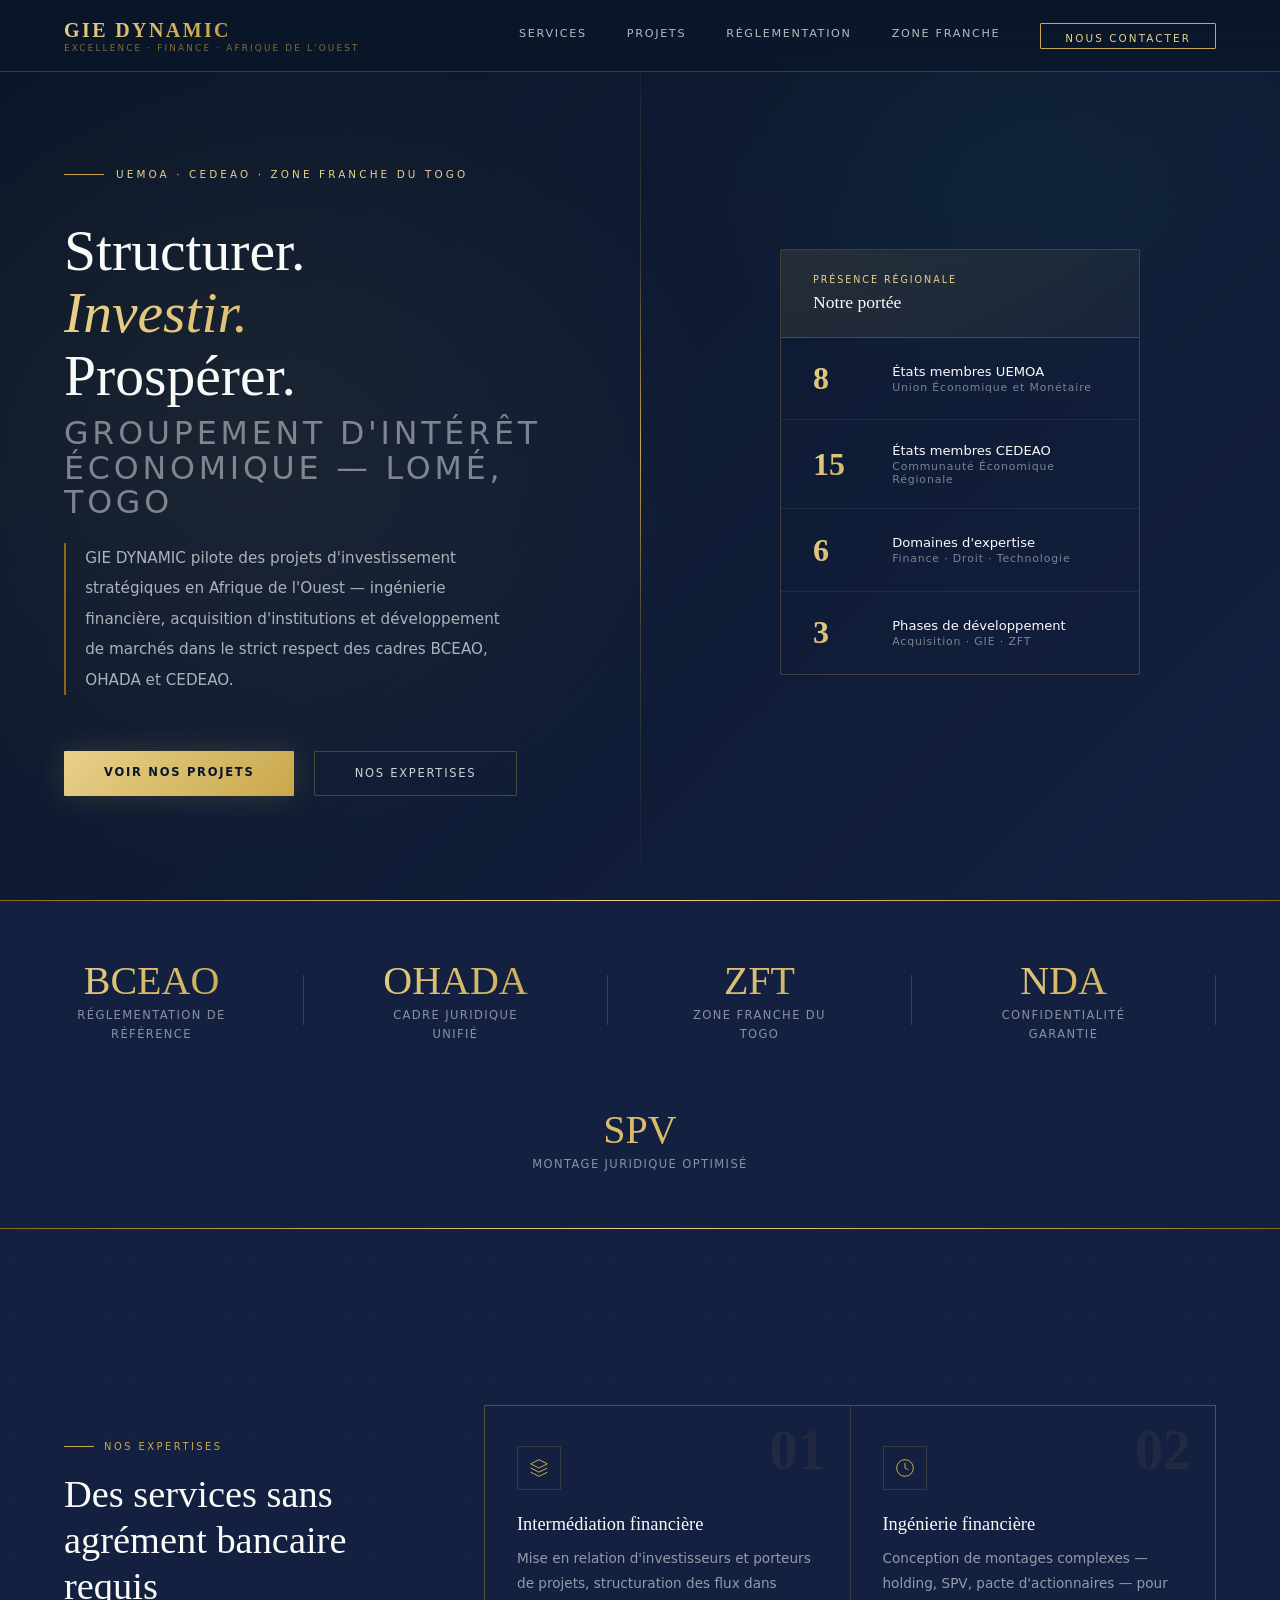
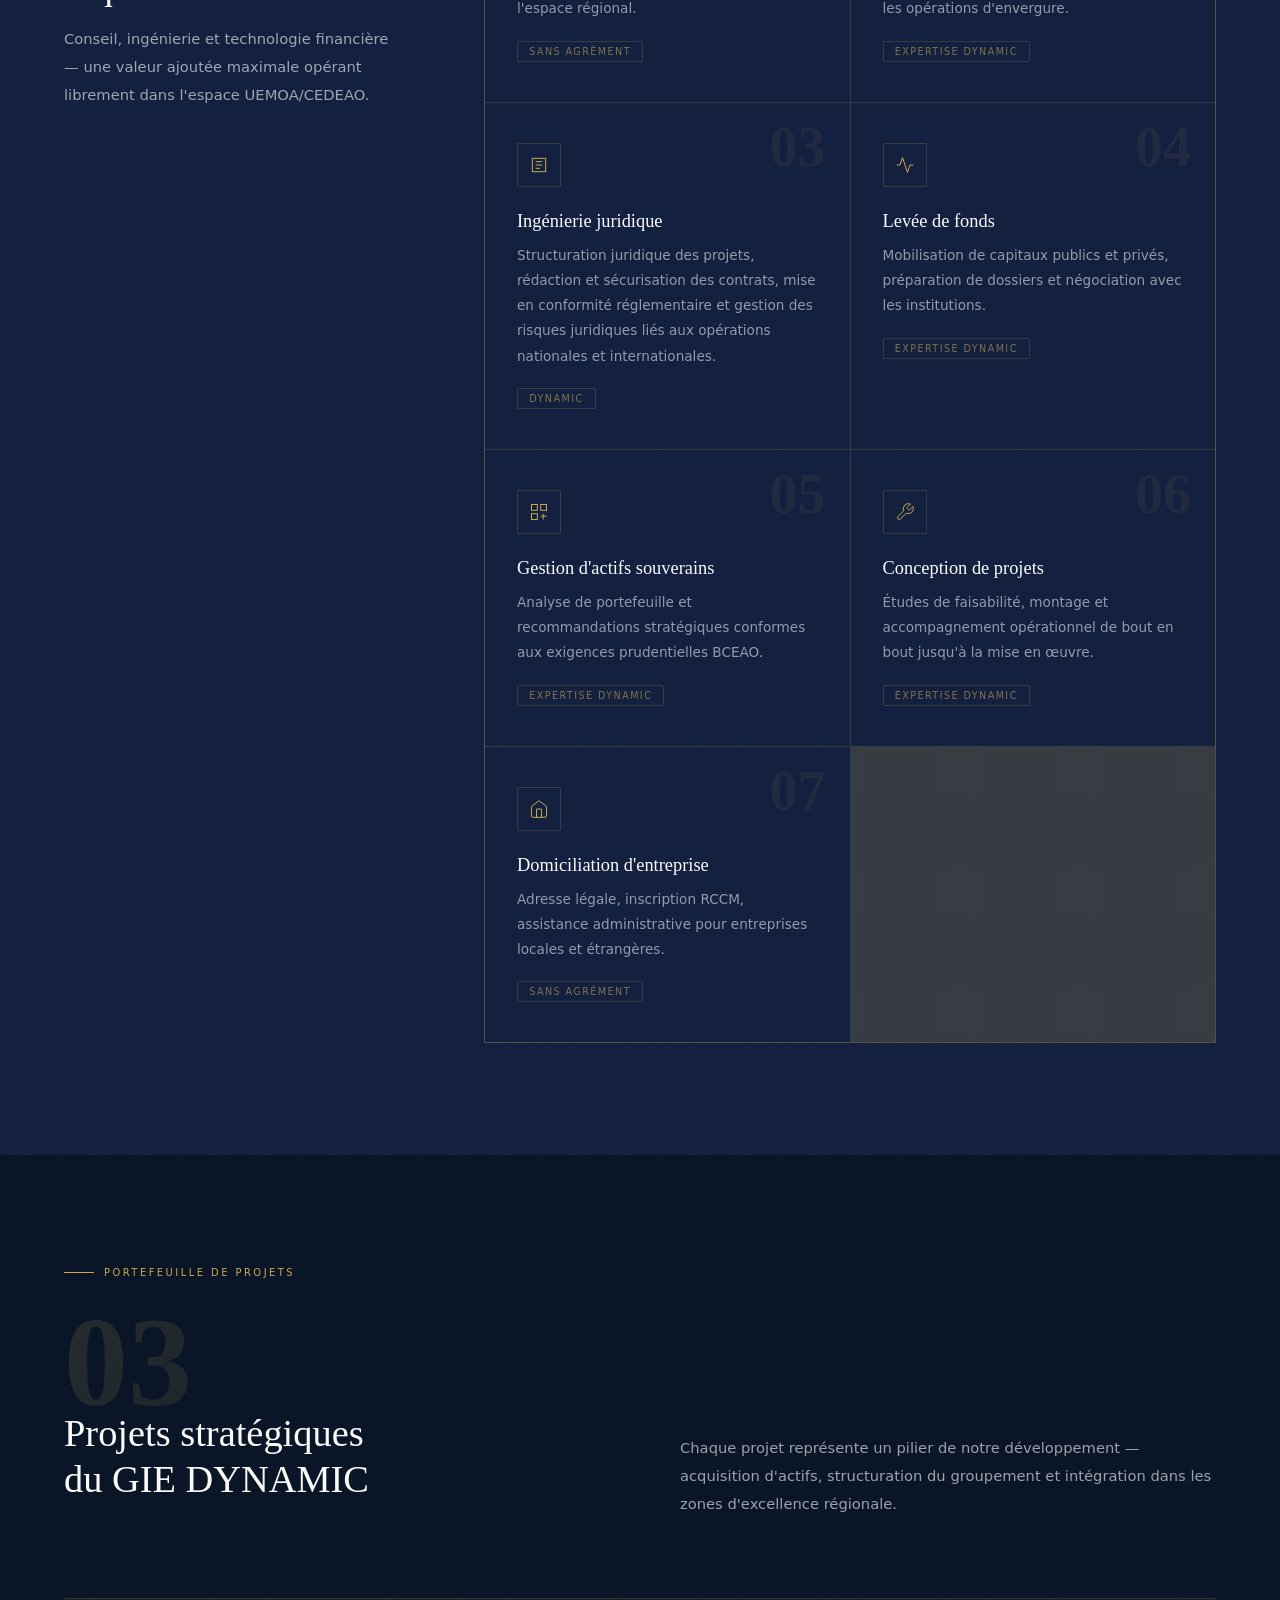
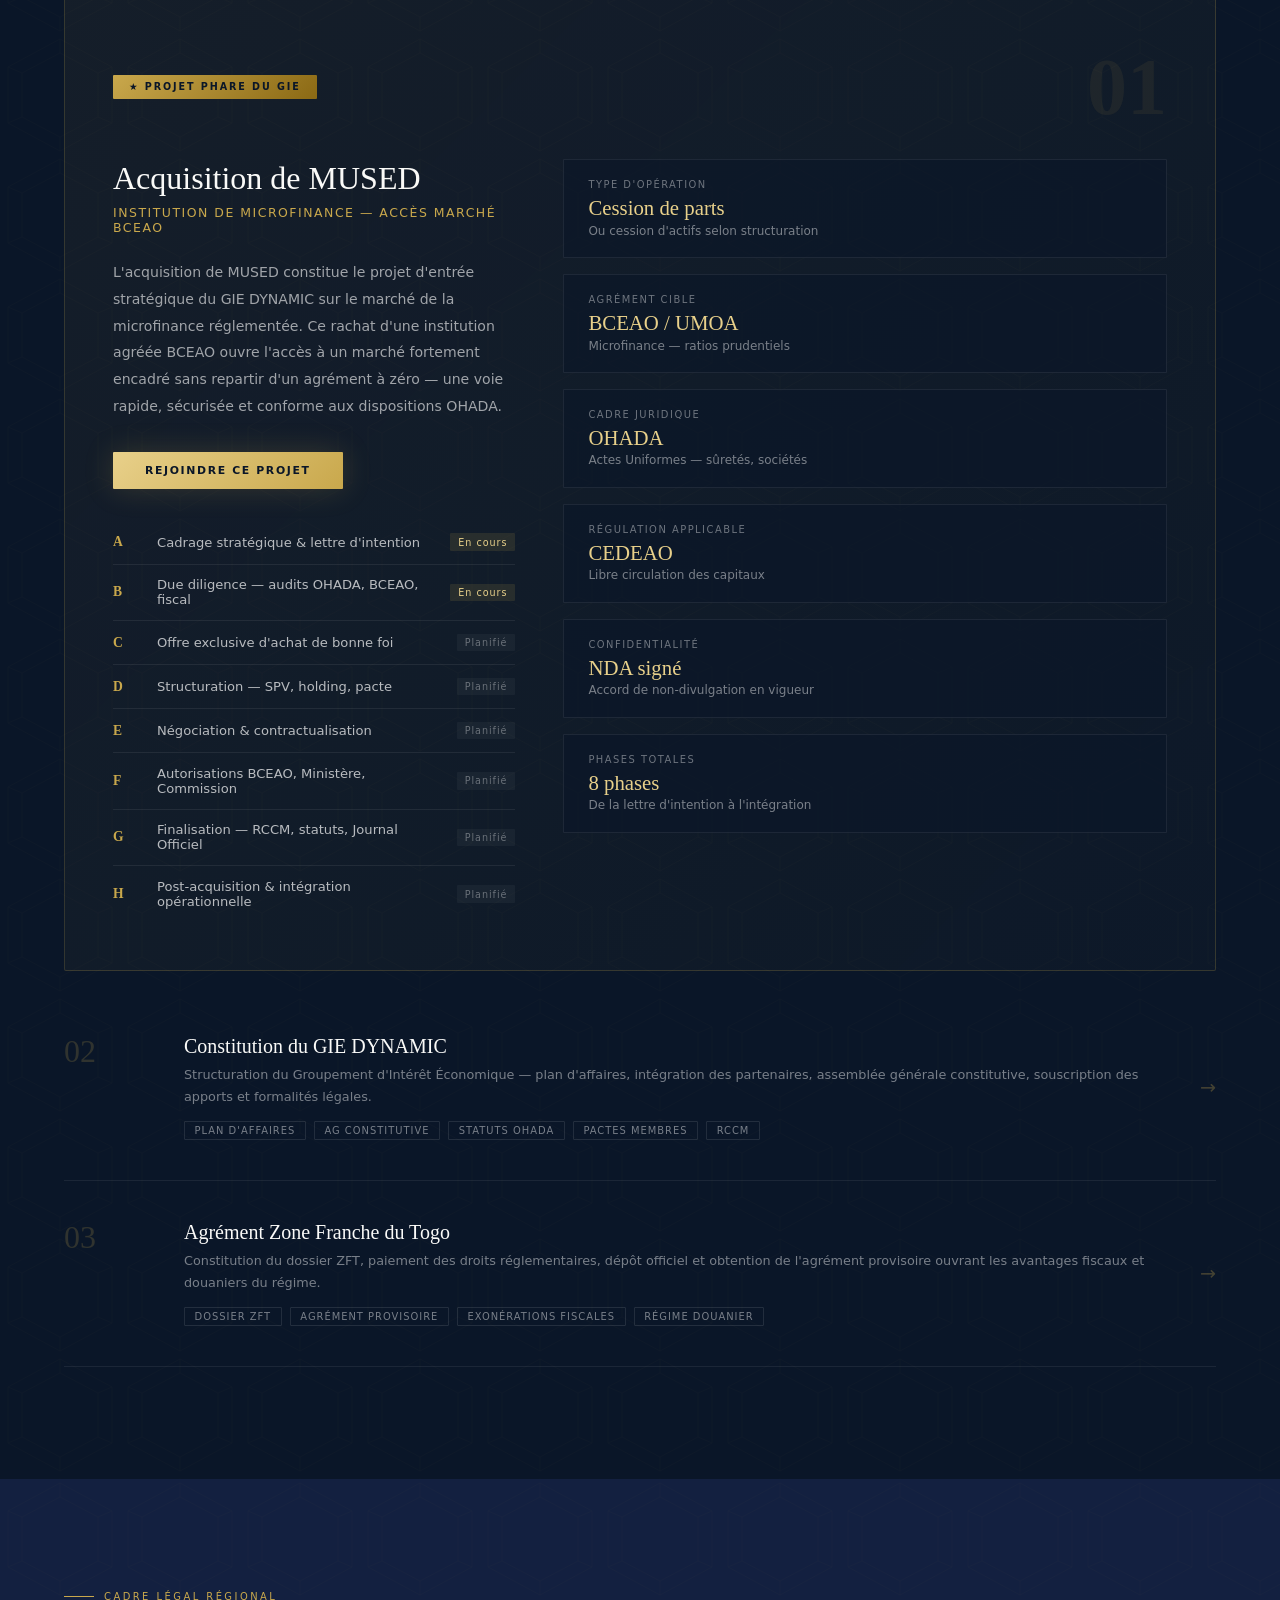
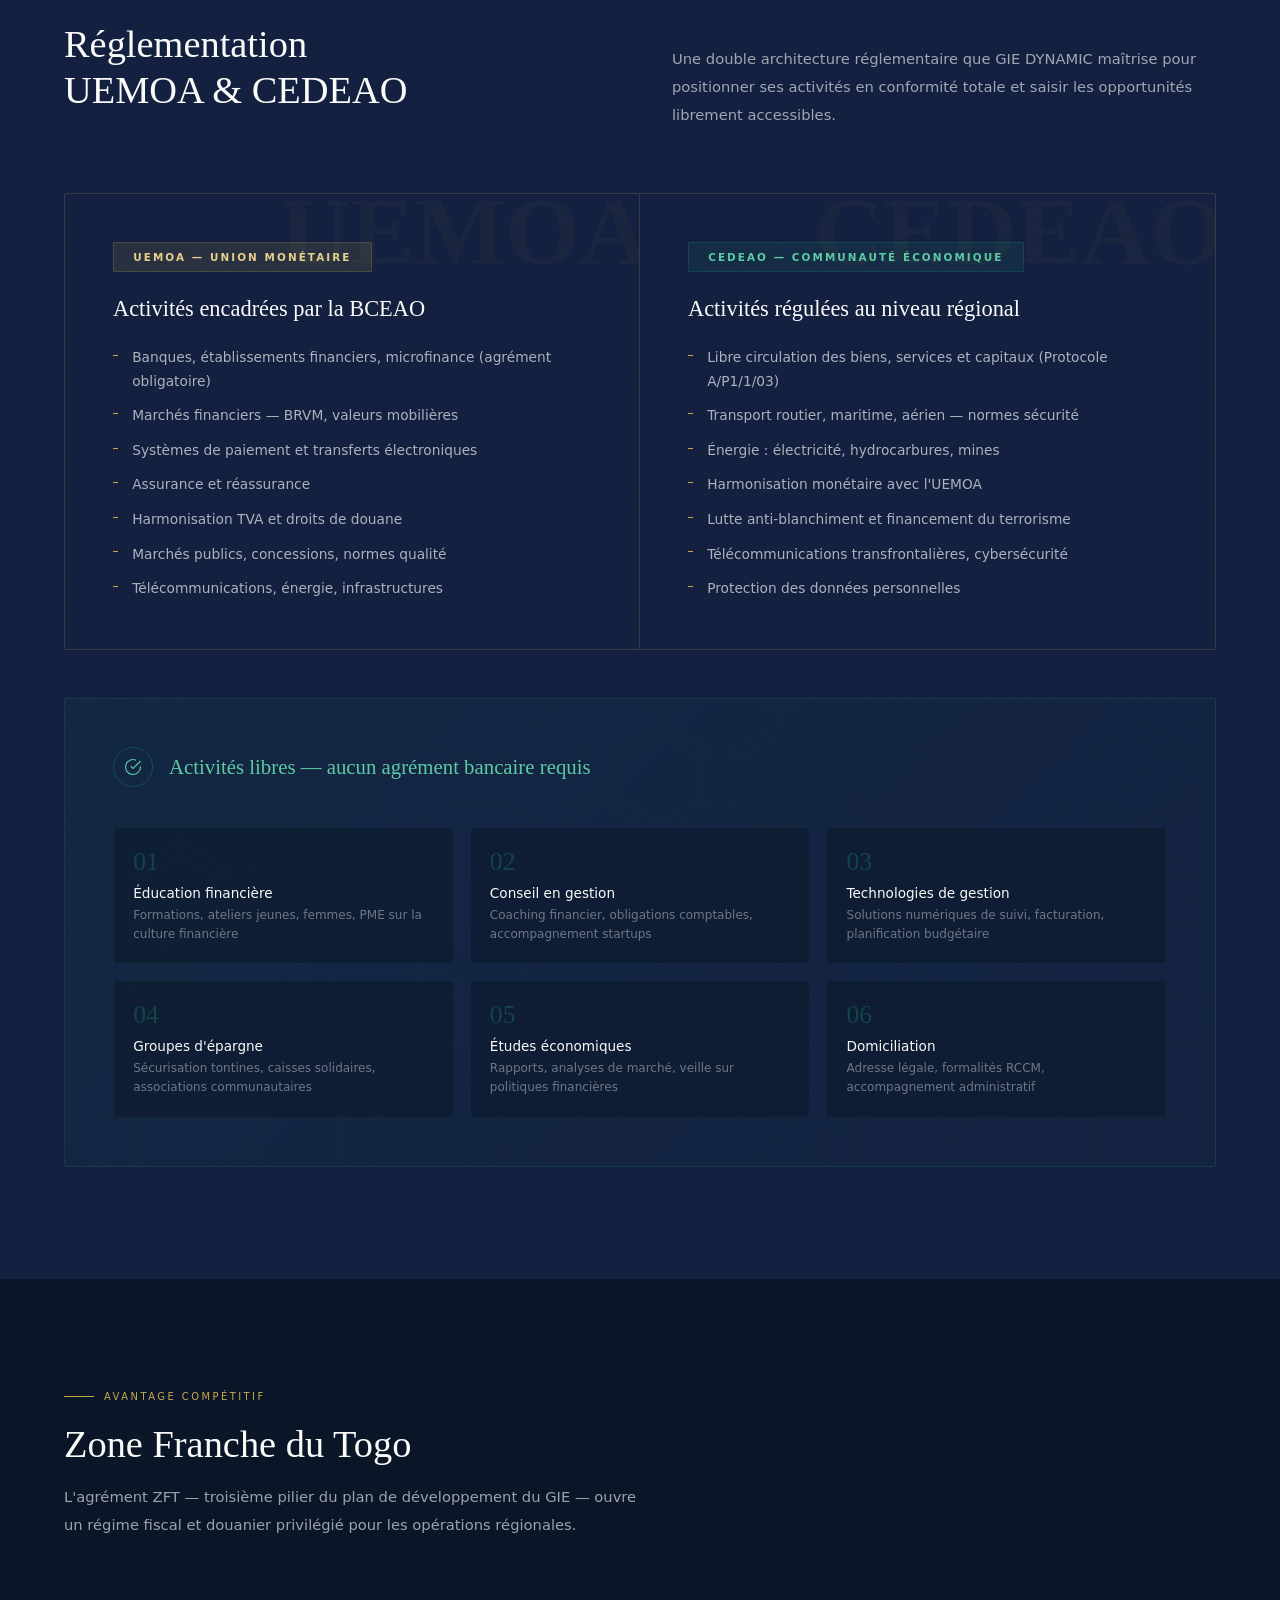
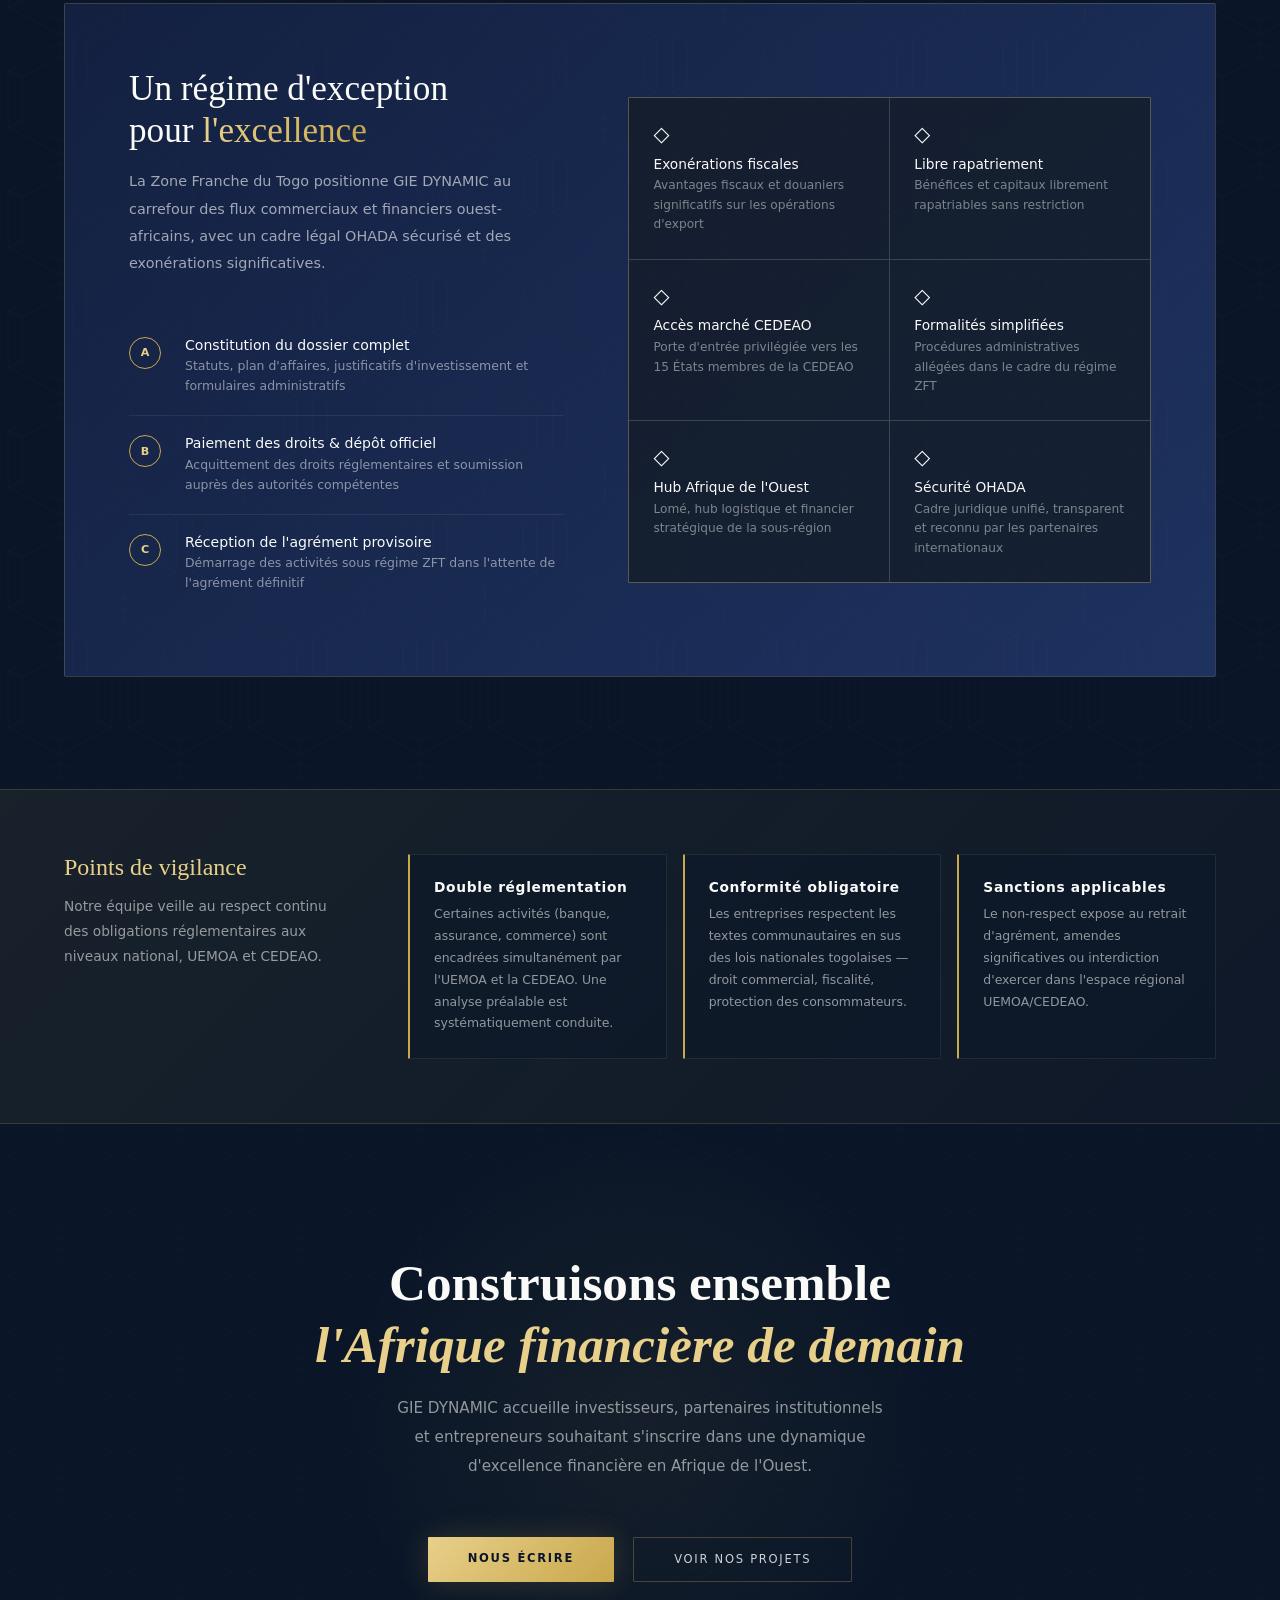
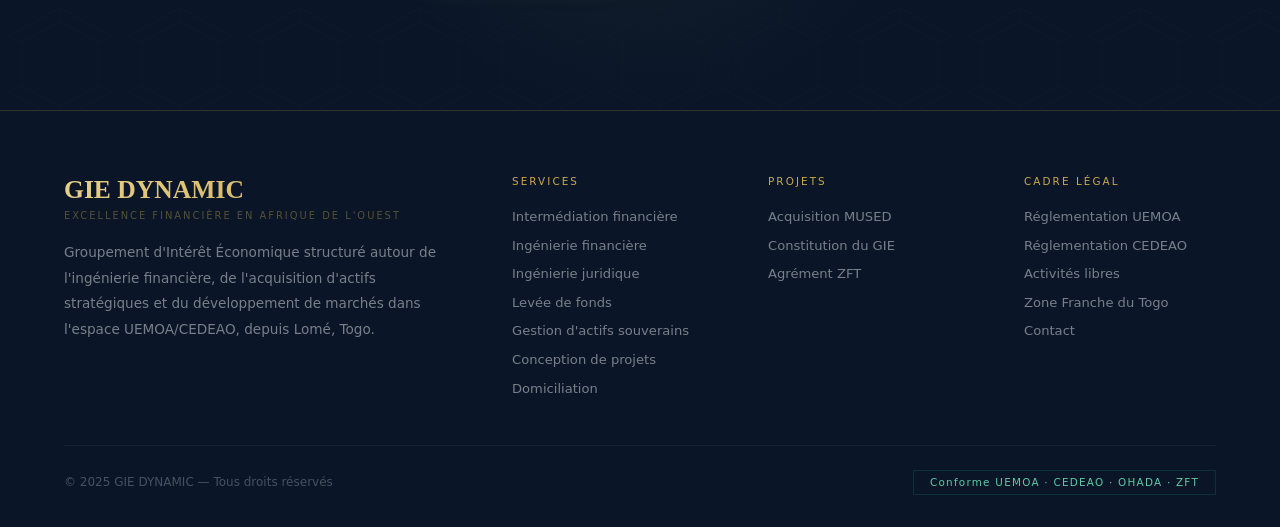
==== commit e2351729: "Update index.html" ====
--- a/index.html
+++ b/index.html
@@ -5,7 +5,7 @@
     <meta charset="UTF-8">
     <meta name="viewport" content="width=device-width, initial-scale=1.0">
     <title>GIE DYNAMIC — Excellence Financière en Afrique de l'Ouest</title>
-    <link rel="stylesheet" href="assets/css/style.css">
+    <link rel="stylesheet" href="style.css">
     <link
       href="https://fonts.googleapis.com/css2?family=Playfair+Display:ital,wght@0,400;0,500;0,700;1,400&family=Montserrat:wght@200;300;400;500;600&family=Amiri:wght@400;700&display=swap"
       rel="stylesheet">
@@ -641,8 +641,8 @@
       </div>
     </footer>
 
-    <script src="assets/js/script.js"></script>
+    <script src="script.js"></script>
 
   </body>
 
-</html>+</html>
--- a/style.css
+++ b/style.css
@@ -0,0 +1,1506 @@
+:root {
+  --navy: #0A1628;
+  --navy-mid: #132040;
+  --navy-light: #1E3260;
+  --gold: #C9A84C;
+  --gold-light: #E8D08A;
+  --gold-dark: #8B6914;
+  --gold-pale: #F5EED0;
+  --white: #FAFAF8;
+  --gray-100: #F4F2EE;
+  --gray-200: #E2DFDA;
+  --gray-400: #9A9690;
+  --gray-600: #5A5652;
+  --text: #1A1814;
+  --teal: #1D9E75;
+  --teal-light: #5DCAA5;
+  --font-serif: 'Cormorant Garamond', Georgia, serif;
+  --font-sans: 'DM Sans', system-ui, sans-serif;
+  --arabic: 'Amiri', serif;
+}
+
+*,
+*::before,
+*::after {
+  margin: 0;
+  padding: 0;
+  box-sizing: border-box;
+}
+
+html {
+  scroll-behavior: smooth;
+  font-size: 16px;
+}
+
+body {
+  font-family: var(--font-sans);
+  background: var(--navy);
+  color: var(--white);
+  overflow-x: hidden;
+  cursor: default;
+}
+
+/* ─── SCROLLBAR ─── */
+::-webkit-scrollbar {
+  width: 3px;
+}
+
+::-webkit-scrollbar-track {
+  background: var(--navy);
+}
+
+::-webkit-scrollbar-thumb {
+  background: var(--gold);
+}
+
+/* ─── ISLAMIC GEOMETRY SVG BG ─── */
+.geo-bg {
+  position: absolute;
+  inset: 0;
+  z-index: 0;
+  opacity: 0.035;
+  background-image: url("data:image/svg+xml,%3Csvg xmlns='http://www.w3.org/2000/svg' width='120' height='120'%3E%3Cg fill='none' stroke='%23C9A84C' stroke-width='0.6'%3E%3Cpolygon points='60,4 112,32 112,88 60,116 8,88 8,32'/%3E%3Cpolygon points='60,18 98,38 98,82 60,102 22,82 22,38'/%3E%3Cline x1='60' y1='4' x2='60' y2='18'/%3E%3Cline x1='112' y1='32' x2='98' y2='38'/%3E%3Cline x1='112' y1='88' x2='98' y2='82'/%3E%3Cline x1='60' y1='116' x2='60' y2='102'/%3E%3Cline x1='8' y1='88' x2='22' y2='82'/%3E%3Cline x1='8' y1='32' x2='22' y2='38'/%3E%3C/g%3E%3C/svg%3E");
+  background-size: 120px 120px;
+}
+
+/* ─── LOADER ─── */
+#loader {
+  position: fixed;
+  inset: 0;
+  z-index: 9999;
+  background: var(--navy);
+  display: flex;
+  flex-direction: column;
+  align-items: center;
+  justify-content: center;
+  transition: opacity 0.8s ease, visibility 0.8s;
+}
+
+#loader.hide {
+  opacity: 0;
+  visibility: hidden;
+  pointer-events: none;
+}
+
+.loader-emblem {
+  width: 80px;
+  height: 80px;
+  margin-bottom: 2rem;
+  border: 1px solid rgba(201, 168, 76, 0.25);
+  border-radius: 50%;
+  display: flex;
+  align-items: center;
+  justify-content: center;
+  animation: spin-slow 4s linear infinite;
+}
+
+@keyframes spin-slow {
+  to { transform: rotate(360deg); }
+}
+
+.loader-inner {
+  width: 56px;
+  height: 56px;
+  border: 1px solid rgba(201, 168, 76, 0.4);
+  border-radius: 50%;
+  display: flex;
+  align-items: center;
+  justify-content: center;
+  animation: spin-slow 3s linear infinite reverse;
+}
+
+.loader-dot {
+  width: 8px;
+  height: 8px;
+  background: var(--gold);
+  border-radius: 50%;
+}
+
+.loader-text {
+  font-family: var(--arabic);
+  font-size: 1rem;
+  color: var(--gold);
+  letter-spacing: 0.3em;
+  text-transform: uppercase;
+  animation: fade-pulse 1.5s ease-in-out infinite;
+}
+
+@keyframes fade-pulse {
+  0%, 100% { opacity: 0.4 }
+  50% { opacity: 1 }
+}
+
+/* ─── NAV ─── */
+nav {
+  position: fixed;
+  top: 0;
+  left: 0;
+  right: 0;
+  z-index: 500;
+  height: 72px;
+  padding: 0 5vw;
+  display: flex;
+  align-items: center;
+  justify-content: space-between;
+  background: linear-gradient(180deg, rgba(10, 22, 40, 0.98) 0%, rgba(10, 22, 40, 0.7) 100%);
+  backdrop-filter: blur(20px);
+  border-bottom: 1px solid rgba(201, 168, 76, 0.25);
+  transition: all 0.4s;
+}
+
+nav.scrolled {
+  background: rgba(10, 22, 40, 0.96);
+}
+
+.nav-brand {
+  display: flex;
+  flex-direction: column;
+  gap: 1px;
+}
+
+.nav-brand-main {
+  font-family: var(--font-serif);
+  font-size: 1.25rem;
+  font-weight: 700;
+  background: linear-gradient(135deg, var(--gold-light), var(--gold), var(--gold-dark));
+  -webkit-background-clip: text;
+  -webkit-text-fill-color: transparent;
+  letter-spacing: 0.12em;
+}
+
+.nav-brand-sub {
+  font-size: 0.55rem;
+  letter-spacing: 0.25em;
+  text-transform: uppercase;
+  color: rgba(201, 168, 76, 0.6);
+}
+
+.nav-menu {
+  display: flex;
+  align-items: center;
+  gap: 2.5rem;
+}
+
+.nav-menu a {
+  font-size: 0.7rem;
+  letter-spacing: 0.15em;
+  text-transform: uppercase;
+  color: rgba(255, 255, 255, 0.7);
+  text-decoration: none;
+  transition: color 0.3s;
+  position: relative;
+  padding-bottom: 4px;
+}
+
+.nav-menu a::after {
+  content: '';
+  position: absolute;
+  bottom: 0;
+  left: 0;
+  width: 0;
+  height: 1px;
+  background: var(--gold);
+  transition: width 0.3s;
+}
+
+.nav-menu a:hover {
+  color: var(--gold-light);
+}
+
+.nav-menu a:hover::after {
+  width: 100%;
+}
+
+.nav-cta {
+  background: transparent;
+  border: 1px solid var(--gold) !important;
+  color: var(--gold-light) !important;
+  padding: 0.5rem 1.5rem;
+  border-radius: 1px;
+  font-size: 0.65rem !important;
+  letter-spacing: 0.2em !important;
+}
+
+.nav-cta:hover {
+  background: var(--gold) !important;
+  color: var(--navy) !important;
+}
+
+.nav-cta:hover::after {
+  display: none;
+}
+
+/* ─── HERO ─── */
+.hero {
+  min-height: 100vh;
+  position: relative;
+  display: grid;
+  grid-template-columns: 1fr 1fr;
+  overflow: hidden;
+}
+
+.hero-left {
+  position: relative;
+  z-index: 2;
+  display: flex;
+  flex-direction: column;
+  justify-content: center;
+  padding: 160px 5vw 6rem;
+}
+
+.hero-right {
+  position: relative;
+  z-index: 2;
+  display: flex;
+  align-items: center;
+  justify-content: center;
+  padding: 120px 4vw 6rem;
+}
+
+.hero-bg {
+  position: absolute;
+  inset: 0;
+  z-index: 0;
+}
+
+.hero-bg .geo-bg {
+  opacity: 0.04;
+}
+
+.hero-gradient {
+  position: absolute;
+  inset: 0;
+  background:
+    radial-gradient(ellipse 60% 80% at 20% 50%, rgba(201, 168, 76, 0.08) 0%, transparent 60%),
+    radial-gradient(ellipse 50% 50% at 80% 20%, rgba(29, 158, 117, 0.06) 0%, transparent 50%),
+    linear-gradient(135deg, var(--navy) 0%, var(--navy-mid) 100%);
+}
+
+.hero-divider {
+  position: absolute;
+  top: 0;
+  bottom: 0;
+  left: 50%;
+  width: 1px;
+  background: linear-gradient(180deg, transparent 0%, rgba(201, 168, 76, 0.25) 30%, var(--gold) 50%, rgba(201, 168, 76, 0.25) 70%, transparent 100%);
+  z-index: 3;
+}
+
+.hero-eyebrow {
+  display: flex;
+  align-items: center;
+  gap: 12px;
+  margin-bottom: 2.5rem;
+}
+
+.eyebrow-line {
+  width: 40px;
+  height: 1px;
+  background: var(--gold);
+}
+
+.eyebrow-text {
+  font-size: 0.65rem;
+  letter-spacing: 0.3em;
+  text-transform: uppercase;
+  color: var(--gold-light);
+}
+
+.hero-title {
+  font-family: var(--font-serif);
+  font-size: clamp(2.8rem, 4.5vw, 5rem);
+  font-weight: 400;
+  line-height: 1.08;
+  color: var(--white);
+  margin-bottom: 1.5rem;
+}
+
+.hero-title .gold-line {
+  display: block;
+  font-style: italic;
+  background: linear-gradient(90deg, var(--gold-light), var(--gold));
+  -webkit-background-clip: text;
+  -webkit-text-fill-color: transparent;
+}
+
+.hero-title .thin-line {
+  display: block;
+  font-weight: 400;
+  font-size: 0.55em;
+  color: rgba(255, 255, 255, 0.45);
+  letter-spacing: 0.12em;
+  text-transform: uppercase;
+  font-family: var(--font-sans);
+  font-style: normal;
+  margin-top: 0.6rem;
+}
+
+.hero-desc {
+  font-size: 0.95rem;
+  color: rgba(255, 255, 255, 0.65);
+  line-height: 2;
+  max-width: 440px;
+  margin-bottom: 3.5rem;
+  border-left: 2px solid var(--gold-dark);
+  padding-left: 1.2rem;
+}
+
+.hero-btns {
+  display: flex;
+  gap: 1.2rem;
+}
+
+.btn-gold {
+  background: linear-gradient(135deg, var(--gold-light), var(--gold));
+  color: var(--navy);
+  padding: 0.9rem 2.5rem;
+  text-decoration: none;
+  font-weight: 600;
+  font-size: 0.72rem;
+  letter-spacing: 0.15em;
+  text-transform: uppercase;
+  border-radius: 1px;
+  transition: all 0.3s;
+  box-shadow: 0 0 30px rgba(201, 168, 76, 0.2);
+}
+
+.btn-gold:hover {
+  box-shadow: 0 0 50px rgba(201, 168, 76, 0.4);
+  transform: translateY(-2px);
+}
+
+.btn-ghost {
+  border: 1px solid rgba(201, 168, 76, 0.3);
+  color: rgba(255, 255, 255, 0.8);
+  padding: 0.9rem 2.5rem;
+  text-decoration: none;
+  font-size: 0.72rem;
+  letter-spacing: 0.15em;
+  text-transform: uppercase;
+  border-radius: 1px;
+  transition: all 0.3s;
+}
+
+.btn-ghost:hover {
+  border-color: var(--gold);
+  color: var(--gold-light);
+}
+
+/* HERO RIGHT — stats pillar */
+.hero-pillar {
+  display: flex;
+  flex-direction: column;
+  gap: 0;
+  width: 100%;
+  max-width: 360px;
+  border: 1px solid rgba(201, 168, 76, 0.25);
+  border-radius: 2px;
+  overflow: hidden;
+}
+
+.pillar-header {
+  background: linear-gradient(135deg, rgba(201, 168, 76, 0.12), rgba(201, 168, 76, 0.04));
+  padding: 1.5rem 2rem;
+  border-bottom: 1px solid rgba(201, 168, 76, 0.25);
+}
+
+.pillar-header-tag {
+  font-size: 0.6rem;
+  letter-spacing: 0.2em;
+  text-transform: uppercase;
+  color: var(--gold-light);
+  margin-bottom: 0.4rem;
+}
+
+.pillar-header-title {
+  font-family: var(--font-serif);
+  font-size: 1.1rem;
+  color: var(--white);
+}
+
+.pillar-stat {
+  padding: 1.4rem 2rem;
+  border-bottom: 1px solid rgba(255, 255, 255, 0.07);
+  display: flex;
+  align-items: center;
+  gap: 1.2rem;
+  transition: background 0.3s;
+}
+
+.pillar-stat:hover {
+  background: rgba(201, 168, 76, 0.04);
+}
+
+.pillar-stat:last-child {
+  border-bottom: none;
+}
+
+.stat-num {
+  font-family: var(--font-serif);
+  font-size: 2rem;
+  font-weight: 700;
+  background: linear-gradient(135deg, var(--gold-light), var(--gold));
+  -webkit-background-clip: text;
+  -webkit-text-fill-color: transparent;
+  min-width: 60px;
+}
+
+.stat-label {
+  font-size: 0.82rem;
+  color: var(--white);
+  font-weight: 500;
+}
+
+.stat-sub {
+  font-size: 0.68rem;
+  color: rgba(255, 255, 255, 0.45);
+  letter-spacing: 0.08em;
+  margin-top: 2px;
+}
+
+/* ─── SECTION BASE ─── */
+.section {
+  padding: 7rem 5vw;
+  position: relative;
+  overflow: hidden;
+}
+
+.section-dark {
+  background: var(--navy-mid);
+}
+
+.section-darker {
+  background: var(--navy);
+}
+
+.section-sand {
+  background: var(--navy-light);
+}
+
+.s-eyebrow {
+  display: flex;
+  align-items: center;
+  gap: 10px;
+  margin-bottom: 1.2rem;
+}
+
+.s-eyebrow-line {
+  width: 30px;
+  height: 1px;
+  background: var(--gold);
+}
+
+.s-eyebrow-text {
+  font-size: 0.62rem;
+  letter-spacing: 0.25em;
+  text-transform: uppercase;
+  color: var(--gold);
+}
+
+.s-title {
+  font-family: var(--font-serif);
+  font-size: clamp(1.8rem, 3vw, 2.8rem);
+  font-weight: 400;
+  line-height: 1.2;
+  color: var(--white);
+  margin-bottom: 1rem;
+}
+
+.s-title-dark {
+  color: var(--white);
+}
+
+.s-subtitle {
+  font-size: 0.92rem;
+  color: rgba(255, 255, 255, 0.6);
+  line-height: 1.9;
+  max-width: 580px;
+}
+
+.s-subtitle-dark {
+  color: rgba(255, 255, 255, 0.6);
+}
+
+/* ─── ABOUT STRIP ─── */
+.about-strip {
+  background: linear-gradient(90deg, var(--gold-dark), var(--gold), var(--gold-light), var(--gold), var(--gold-dark));
+  padding: 1px 0;
+}
+
+.about-strip-inner {
+  background: var(--navy-mid);
+  padding: 3.5rem 5vw;
+  display: flex;
+  gap: 4rem;
+  align-items: center;
+  flex-wrap: wrap;
+}
+
+.about-pillar {
+  flex: 1;
+  min-width: 160px;
+  text-align: center;
+}
+
+.about-pillar-num {
+  font-family: var(--font-serif);
+  font-size: 2.5rem;
+  background: linear-gradient(135deg, var(--gold-light), var(--gold));
+  -webkit-background-clip: text;
+  -webkit-text-fill-color: transparent;
+  display: block;
+}
+
+.about-pillar-label {
+  font-size: 0.72rem;
+  letter-spacing: 0.12em;
+  color: rgba(255, 255, 255, 0.5);
+  text-transform: uppercase;
+  margin-top: 4px;
+}
+
+.about-pillar-divider {
+  width: 1px;
+  height: 50px;
+  background: rgba(201, 168, 76, 0.25);
+}
+
+/* ─── SERVICES ─── */
+.services-layout {
+  display: grid;
+  grid-template-columns: 340px 1fr;
+  gap: 5rem;
+  align-items: start;
+  margin-top: 4rem;
+}
+
+.services-intro {
+  position: sticky;
+  top: 100px;
+}
+
+.services-intro-arabic {
+  font-family: var(--arabic);
+  font-size: 2.5rem;
+  color: rgba(201, 168, 76, 0.2);
+  line-height: 1.4;
+  margin-bottom: 2rem;
+  direction: rtl;
+}
+
+.services-grid-right {
+  display: grid;
+  grid-template-columns: 1fr 1fr;
+  gap: 1px;
+  background: rgba(201, 168, 76, 0.2);
+  border: 1px solid rgba(201, 168, 76, 0.2);
+}
+
+.svc-card {
+  background: var(--navy-mid);
+  padding: 2.5rem 2rem;
+  position: relative;
+  overflow: hidden;
+  transition: background 0.4s;
+}
+
+.svc-card::before {
+  content: '';
+  position: absolute;
+  top: 0;
+  left: 0;
+  width: 3px;
+  height: 0;
+  background: linear-gradient(180deg, var(--gold-light), var(--gold));
+  transition: height 0.4s;
+}
+
+.svc-card:hover {
+  background: var(--navy-light);
+}
+
+.svc-card:hover::before {
+  height: 100%;
+}
+
+.svc-num {
+  font-family: var(--font-serif);
+  font-size: 3.5rem;
+  font-weight: 700;
+  color: rgba(201, 168, 76, 0.08);
+  position: absolute;
+  top: 1rem;
+  right: 1.5rem;
+  line-height: 1;
+}
+
+.svc-icon {
+  width: 44px;
+  height: 44px;
+  border: 1px solid rgba(201, 168, 76, 0.2);
+  display: flex;
+  align-items: center;
+  justify-content: center;
+  margin-bottom: 1.5rem;
+  border-radius: 1px;
+  transition: border-color 0.3s, background 0.3s;
+}
+
+.svc-card:hover .svc-icon {
+  border-color: var(--gold);
+  background: rgba(201, 168, 76, 0.08);
+}
+
+.svc-icon svg {
+  width: 20px;
+  height: 20px;
+  stroke: var(--gold);
+  stroke-width: 1.2;
+  fill: none;
+}
+
+.svc-title {
+  font-family: var(--font-serif);
+  font-size: 1.15rem;
+  color: var(--white);
+  margin-bottom: 0.7rem;
+  font-weight: 500;
+}
+
+.svc-desc {
+  font-size: 0.85rem;
+  color: rgba(255, 255, 255, 0.55);
+  line-height: 1.85;
+}
+
+.svc-tag {
+  display: inline-block;
+  margin-top: 1.2rem;
+  font-size: 0.6rem;
+  letter-spacing: 0.15em;
+  text-transform: uppercase;
+  padding: 0.25rem 0.7rem;
+  border: 1px solid rgba(201, 168, 76, 0.2);
+  color: rgba(201, 168, 76, 0.6);
+  border-radius: 1px;
+}
+
+/* ─── PROJECTS ─── */
+.projects-header {
+  display: grid;
+  grid-template-columns: 1fr 1fr;
+  gap: 5rem;
+  align-items: end;
+  margin-bottom: 5rem;
+}
+
+.project-count {
+  font-family: var(--font-serif);
+  font-size: 8rem;
+  font-weight: 700;
+  line-height: 1;
+  background: linear-gradient(135deg, rgba(201, 168, 76, 0.15), rgba(201, 168, 76, 0.05));
+  -webkit-background-clip: text;
+  -webkit-text-fill-color: transparent;
+  margin-bottom: -1rem;
+}
+
+.projects-list {
+  display: flex;
+  flex-direction: column;
+  gap: 0;
+}
+
+/* PROJECT CARD — MUSED en vedette */
+.proj-card {
+  border-bottom: 1px solid rgba(255, 255, 255, 0.07);
+  padding: 2.5rem 0;
+  display: grid;
+  grid-template-columns: 80px 1fr auto;
+  gap: 2.5rem;
+  align-items: start;
+  cursor: pointer;
+  transition: padding 0.3s;
+  position: relative;
+}
+
+.proj-card::after {
+  content: '';
+  position: absolute;
+  bottom: 0;
+  left: 0;
+  width: 0;
+  height: 1px;
+  background: linear-gradient(90deg, var(--gold), var(--gold-light));
+  transition: width 0.5s;
+}
+
+.proj-card:hover::after {
+  width: 100%;
+}
+
+.proj-card:hover {
+  padding-left: 12px;
+}
+
+.proj-card.featured {
+  background: linear-gradient(135deg, rgba(201, 168, 76, 0.06) 0%, rgba(201, 168, 76, 0.02) 100%);
+  border: 1px solid rgba(201, 168, 76, 0.2);
+  border-radius: 2px;
+  padding: 3rem;
+  margin-bottom: 1.5rem;
+  grid-template-columns: 1fr;
+  gap: 0;
+}
+
+.proj-card.featured::after {
+  display: none;
+}
+
+.proj-featured-header {
+  display: flex;
+  align-items: center;
+  justify-content: space-between;
+  margin-bottom: 2rem;
+}
+
+.proj-featured-badge {
+  font-size: 0.6rem;
+  letter-spacing: 0.2em;
+  text-transform: uppercase;
+  padding: 0.4rem 1rem;
+  background: linear-gradient(135deg, var(--gold), var(--gold-dark));
+  color: var(--navy);
+  font-weight: 700;
+  border-radius: 1px;
+}
+
+.proj-featured-num {
+  font-family: var(--font-serif);
+  font-size: 5rem;
+  font-weight: 700;
+  color: rgba(201, 168, 76, 0.08);
+  line-height: 1;
+}
+
+.proj-featured-body {
+  display: grid;
+  grid-template-columns: 1fr 1.5fr;
+  gap: 3rem;
+  align-items: start;
+}
+
+.proj-featured-title {
+  font-family: var(--font-serif);
+  font-size: 2rem;
+  color: var(--white);
+  margin-bottom: 0.5rem;
+  line-height: 1.2;
+}
+
+.proj-featured-sub {
+  font-size: 0.78rem;
+  color: var(--gold);
+  letter-spacing: 0.12em;
+  text-transform: uppercase;
+  margin-bottom: 1.5rem;
+}
+
+.proj-featured-desc {
+  font-size: 0.88rem;
+  color: rgba(255, 255, 255, 0.6);
+  line-height: 1.9;
+  margin-bottom: 2rem;
+}
+
+.proj-featured-phases {
+  display: flex;
+  flex-direction: column;
+  gap: 0;
+}
+
+.phase-row {
+  display: flex;
+  align-items: center;
+  gap: 1rem;
+  padding: 0.8rem 0;
+  border-bottom: 1px solid rgba(255, 255, 255, 0.07);
+}
+
+.phase-row:last-child {
+  border-bottom: none;
+}
+
+.phase-row-num {
+  font-family: var(--font-serif);
+  font-size: 0.85rem;
+  color: var(--gold);
+  min-width: 28px;
+  font-weight: 700;
+}
+
+.phase-row-text {
+  font-size: 0.82rem;
+  color: rgba(255, 255, 255, 0.7);
+}
+
+.phase-row-tag {
+  margin-left: auto;
+  font-size: 0.6rem;
+  letter-spacing: 0.1em;
+  padding: 0.2rem 0.5rem;
+  border-radius: 1px;
+  white-space: nowrap;
+}
+
+.phase-row-tag.done {
+  background: rgba(29, 158, 117, 0.15);
+  color: var(--teal-light);
+}
+
+.phase-row-tag.active {
+  background: rgba(201, 168, 76, 0.12);
+  color: var(--gold-light);
+}
+
+.phase-row-tag.pending {
+  background: rgba(255, 255, 255, 0.04);
+  color: rgba(255, 255, 255, 0.35);
+}
+
+.proj-featured-metrics {
+  display: flex;
+  flex-direction: column;
+  gap: 1rem;
+}
+
+.metric-box {
+  background: rgba(10, 22, 40, 0.6);
+  border: 1px solid rgba(255, 255, 255, 0.07);
+  padding: 1.2rem 1.5rem;
+  border-radius: 1px;
+}
+
+.metric-box-label {
+  font-size: 0.62rem;
+  letter-spacing: 0.15em;
+  text-transform: uppercase;
+  color: rgba(255, 255, 255, 0.4);
+  margin-bottom: 0.4rem;
+}
+
+.metric-box-val {
+  font-family: var(--font-serif);
+  font-size: 1.3rem;
+  color: var(--gold-light);
+}
+
+.metric-box-sub {
+  font-size: 0.75rem;
+  color: rgba(255, 255, 255, 0.45);
+  margin-top: 0.2rem;
+}
+
+.proj-num {
+  font-family: var(--font-serif);
+  font-size: 2rem;
+  color: rgba(201, 168, 76, 0.2);
+  line-height: 1;
+}
+
+.proj-title {
+  font-family: var(--font-serif);
+  font-size: 1.25rem;
+  color: var(--white);
+  margin-bottom: 0.4rem;
+}
+
+.proj-tags {
+  display: flex;
+  gap: 0.5rem;
+  flex-wrap: wrap;
+  margin-top: 0.8rem;
+}
+
+.proj-tag {
+  font-size: 0.62rem;
+  letter-spacing: 0.1em;
+  text-transform: uppercase;
+  padding: 0.2rem 0.6rem;
+  border: 1px solid rgba(255, 255, 255, 0.1);
+  color: rgba(255, 255, 255, 0.45);
+  border-radius: 1px;
+}
+
+.proj-arrow {
+  font-size: 1.2rem;
+  color: rgba(201, 168, 76, 0.3);
+  align-self: center;
+  transition: color 0.3s, transform 0.3s;
+}
+
+.proj-card:hover .proj-arrow {
+  color: var(--gold);
+  transform: translateX(6px);
+}
+
+/* ─── REGULATION ─── */
+.reg-masthead {
+  display: grid;
+  grid-template-columns: 1fr 1fr;
+  gap: 0;
+  border: 1px solid rgba(201, 168, 76, 0.2);
+  margin-top: 4rem;
+  overflow: hidden;
+  border-radius: 2px;
+}
+
+.reg-pane {
+  padding: 3rem;
+  border-right: 1px solid rgba(201, 168, 76, 0.2);
+  position: relative;
+  overflow: hidden;
+}
+
+.reg-pane:last-child {
+  border-right: none;
+}
+
+.reg-pane-watermark {
+  position: absolute;
+  top: -10px;
+  right: -10px;
+  font-family: var(--arabic);
+  font-size: 6rem;
+  font-weight: 700;
+  color: rgba(201, 168, 76, 0.04);
+  line-height: 1;
+  pointer-events: none;
+}
+
+.reg-badge-lg {
+  display: inline-flex;
+  align-items: center;
+  gap: 8px;
+  padding: 0.5rem 1.2rem;
+  margin-bottom: 1.5rem;
+  font-size: 0.65rem;
+  letter-spacing: 0.2em;
+  text-transform: uppercase;
+  font-weight: 600;
+  border-radius: 1px;
+}
+
+.reg-badge-lg.u {
+  background: rgba(201, 168, 76, 0.12);
+  color: var(--gold-light);
+  border: 1px solid rgba(201, 168, 76, 0.2);
+}
+
+.reg-badge-lg.c {
+  background: rgba(29, 158, 117, 0.1);
+  color: var(--teal-light);
+  border: 1px solid rgba(29, 158, 117, 0.2);
+}
+
+.reg-pane-title {
+  font-family: var(--font-serif);
+  font-size: 1.4rem;
+  color: var(--white);
+  margin-bottom: 1.5rem;
+}
+
+.reg-list {
+  list-style: none;
+  display: flex;
+  flex-direction: column;
+  gap: 0.7rem;
+}
+
+.reg-list li {
+  font-size: 0.86rem;
+  color: rgba(255, 255, 255, 0.65);
+  line-height: 1.7;
+  padding-left: 1.2rem;
+  position: relative;
+}
+
+.reg-list li::before {
+  content: '';
+  position: absolute;
+  left: 0;
+  top: 0.55rem;
+  width: 5px;
+  height: 1px;
+  background: var(--gold);
+}
+
+.free-zone {
+  margin-top: 3rem;
+  background: linear-gradient(135deg, rgba(29, 158, 117, 0.06), rgba(29, 158, 117, 0.02));
+  border: 1px solid rgba(29, 158, 117, 0.18);
+  border-radius: 2px;
+  padding: 3rem;
+}
+
+.free-zone-header {
+  display: flex;
+  align-items: center;
+  gap: 1rem;
+  margin-bottom: 2.5rem;
+}
+
+.free-zone-icon {
+  width: 40px;
+  height: 40px;
+  border: 1px solid rgba(29, 158, 117, 0.3);
+  border-radius: 50%;
+  display: flex;
+  align-items: center;
+  justify-content: center;
+}
+
+.free-zone-icon svg {
+  width: 18px;
+  height: 18px;
+  stroke: var(--teal-light);
+  fill: none;
+  stroke-width: 1.5;
+}
+
+.free-zone-title {
+  font-family: var(--font-serif);
+  font-size: 1.3rem;
+  color: var(--teal-light);
+}
+
+.free-grid {
+  display: grid;
+  grid-template-columns: repeat(3, 1fr);
+  gap: 1rem;
+}
+
+.free-item {
+  background: rgba(10, 22, 40, 0.5);
+  border: 1px solid rgba(29, 158, 117, 0.1);
+  padding: 1.2rem;
+  border-radius: 1px;
+  transition: border-color 0.3s, background 0.3s;
+}
+
+.free-item:hover {
+  border-color: rgba(29, 158, 117, 0.3);
+  background: rgba(29, 158, 117, 0.05);
+}
+
+.free-item-num {
+  font-family: var(--font-serif);
+  font-size: 1.6rem;
+  color: rgba(29, 158, 117, 0.3);
+  margin-bottom: 0.5rem;
+}
+
+.free-item-title {
+  font-size: 0.85rem;
+  color: var(--white);
+  font-weight: 500;
+  margin-bottom: 0.3rem;
+}
+
+.free-item-sub {
+  font-size: 0.75rem;
+  color: rgba(255, 255, 255, 0.4);
+  line-height: 1.6;
+}
+
+/* ─── ZFT ─── */
+.zft-hero {
+  background: linear-gradient(135deg, var(--navy-mid), var(--navy-light));
+  border: 1px solid rgba(201, 168, 76, 0.2);
+  border-radius: 2px;
+  padding: 4rem;
+  margin-top: 4rem;
+  display: grid;
+  grid-template-columns: 1fr 1.2fr;
+  gap: 4rem;
+  align-items: center;
+  position: relative;
+  overflow: hidden;
+}
+
+.zft-hero .geo-bg {
+  opacity: 0.03;
+}
+
+.zft-hero-title {
+  font-family: var(--font-serif);
+  font-size: 2.2rem;
+  color: var(--white);
+  line-height: 1.2;
+  margin-bottom: 1rem;
+}
+
+.zft-hero-title span {
+  background: linear-gradient(90deg, var(--gold-light), var(--gold));
+  -webkit-background-clip: text;
+  -webkit-text-fill-color: transparent;
+}
+
+.zft-hero-desc {
+  font-size: 0.9rem;
+  color: rgba(255, 255, 255, 0.6);
+  line-height: 1.9;
+  margin-bottom: 2.5rem;
+}
+
+.zft-steps-mini {
+  display: flex;
+  flex-direction: column;
+  gap: 0;
+}
+
+.zft-step {
+  display: flex;
+  gap: 1.5rem;
+  align-items: flex-start;
+  padding: 1.2rem 0;
+  border-bottom: 1px solid rgba(255, 255, 255, 0.07);
+}
+
+.zft-step:last-child {
+  border-bottom: none;
+}
+
+.zft-step-circle {
+  width: 32px;
+  height: 32px;
+  border-radius: 50%;
+  flex-shrink: 0;
+  border: 1px solid var(--gold);
+  display: flex;
+  align-items: center;
+  justify-content: center;
+  font-size: 0.7rem;
+  color: var(--gold-light);
+  font-weight: 600;
+}
+
+.zft-step-title {
+  font-size: 0.88rem;
+  color: var(--white);
+  font-weight: 500;
+  margin-bottom: 0.2rem;
+}
+
+.zft-step-sub {
+  font-size: 0.78rem;
+  color: rgba(255, 255, 255, 0.5);
+  line-height: 1.6;
+}
+
+.zft-advantages {
+  display: grid;
+  grid-template-columns: 1fr 1fr;
+  gap: 1px;
+  background: rgba(201, 168, 76, 0.2);
+  border: 1px solid rgba(201, 168, 76, 0.2);
+  border-radius: 1px;
+}
+
+.zft-adv {
+  background: rgba(10, 22, 40, 0.8);
+  padding: 1.5rem;
+  transition: background 0.3s;
+}
+
+.zft-adv:hover {
+  background: rgba(201, 168, 76, 0.06);
+}
+
+.zft-adv-icon {
+  font-size: 1.3rem;
+  margin-bottom: 0.6rem;
+}
+
+.zft-adv-title {
+  font-size: 0.86rem;
+  color: var(--white);
+  font-weight: 500;
+  margin-bottom: 0.3rem;
+}
+
+.zft-adv-sub {
+  font-size: 0.76rem;
+  color: rgba(255, 255, 255, 0.45);
+  line-height: 1.6;
+}
+
+/* ─── VIGILANCE ─── */
+.vig-band {
+  background: linear-gradient(135deg, rgba(201, 168, 76, 0.08), rgba(201, 168, 76, 0.02));
+  border-top: 1px solid rgba(201, 168, 76, 0.2);
+  border-bottom: 1px solid rgba(201, 168, 76, 0.2);
+  padding: 4rem 5vw;
+}
+
+.vig-inner {
+  display: grid;
+  grid-template-columns: 280px 1fr;
+  gap: 4rem;
+  align-items: start;
+}
+
+.vig-left-title {
+  font-family: var(--font-serif);
+  font-size: 1.5rem;
+  color: var(--gold-light);
+  margin-bottom: 0.8rem;
+}
+
+.vig-left-desc {
+  font-size: 0.86rem;
+  color: rgba(255, 255, 255, 0.55);
+  line-height: 1.8;
+}
+
+.vig-cards {
+  display: grid;
+  grid-template-columns: 1fr 1fr 1fr;
+  gap: 1rem;
+}
+
+.vig-card {
+  border: 1px solid rgba(255, 255, 255, 0.08);
+  border-left: 2px solid var(--gold);
+  padding: 1.5rem;
+  background: rgba(10, 22, 40, 0.5);
+  border-radius: 1px;
+}
+
+.vig-card-title {
+  font-size: 0.86rem;
+  color: var(--white);
+  font-weight: 600;
+  margin-bottom: 0.5rem;
+  letter-spacing: 0.05em;
+}
+
+.vig-card-desc {
+  font-size: 0.78rem;
+  color: rgba(255, 255, 255, 0.55);
+  line-height: 1.75;
+}
+
+/* ─── CONTACT ─── */
+.contact-section {
+  padding: 8rem 5vw;
+  position: relative;
+  overflow: hidden;
+  text-align: center;
+}
+
+.contact-section .geo-bg {
+  opacity: 0.025;
+}
+
+.contact-deco {
+  position: absolute;
+  top: 50%;
+  left: 50%;
+  transform: translate(-50%, -50%);
+  width: 600px;
+  height: 600px;
+  background: radial-gradient(ellipse, rgba(201, 168, 76, 0.06) 0%, transparent 70%);
+  border-radius: 50%;
+  pointer-events: none;
+}
+
+.contact-arabic {
+  font-family: var(--arabic);
+  font-size: 1.2rem;
+  color: rgba(201, 168, 76, 0.4);
+  letter-spacing: 0.2em;
+  direction: rtl;
+  margin-bottom: 2rem;
+}
+
+.contact-title {
+  font-family: var(--font-serif);
+  font-size: clamp(2rem, 4vw, 3.5rem);
+  color: var(--white);
+  margin-bottom: 1.2rem;
+  line-height: 1.2;
+}
+
+.contact-title em {
+  font-style: italic;
+  color: var(--gold-light);
+}
+
+.contact-sub {
+  font-size: 0.95rem;
+  color: rgba(255, 255, 255, 0.55);
+  max-width: 500px;
+  margin: 0 auto 3.5rem;
+  line-height: 1.9;
+}
+
+.contact-btns {
+  display: flex;
+  gap: 1.2rem;
+  justify-content: center;
+}
+
+/* ─── FOOTER ─── */
+footer {
+  background: var(--navy);
+  border-top: 1px solid rgba(201, 168, 76, 0.2);
+  padding: 4rem 5vw 2rem;
+}
+
+.footer-grid {
+  display: grid;
+  grid-template-columns: 2fr 1fr 1fr 1fr;
+  gap: 4rem;
+  margin-bottom: 3rem;
+}
+
+.footer-brand-logo {
+  font-family: var(--font-serif);
+  font-size: 1.6rem;
+  font-weight: 700;
+  background: linear-gradient(135deg, var(--gold-light), var(--gold));
+  -webkit-background-clip: text;
+  -webkit-text-fill-color: transparent;
+  margin-bottom: 0.3rem;
+}
+
+.footer-brand-sub {
+  font-size: 0.62rem;
+  letter-spacing: 0.2em;
+  text-transform: uppercase;
+  color: rgba(201, 168, 76, 0.4);
+  margin-bottom: 1.2rem;
+}
+
+.footer-desc {
+  font-size: 0.85rem;
+  color: rgba(255, 255, 255, 0.45);
+  line-height: 1.9;
+}
+
+.footer-col-title {
+  font-size: 0.65rem;
+  letter-spacing: 0.2em;
+  text-transform: uppercase;
+  color: var(--gold);
+  margin-bottom: 1.2rem;
+}
+
+.footer-links {
+  list-style: none;
+  display: flex;
+  flex-direction: column;
+  gap: 0.6rem;
+}
+
+.footer-links a {
+  font-size: 0.82rem;
+  color: rgba(255, 255, 255, 0.45);
+  text-decoration: none;
+  transition: color 0.2s;
+}
+
+.footer-links a:hover {
+  color: var(--gold-light);
+}
+
+.footer-bottom {
+  border-top: 1px solid rgba(255, 255, 255, 0.06);
+  padding-top: 1.5rem;
+  display: flex;
+  justify-content: space-between;
+  align-items: center;
+}
+
+.footer-copy {
+  font-size: 0.75rem;
+  color: rgba(255, 255, 255, 0.25);
+}
+
+.footer-compliance {
+  font-size: 0.65rem;
+  letter-spacing: 0.12em;
+  padding: 0.35rem 1rem;
+  border: 1px solid rgba(29, 158, 117, 0.2);
+  color: var(--teal-light);
+  border-radius: 1px;
+}
+
+/* ─── ANIMATIONS ─── */
+.reveal {
+  opacity: 0;
+  transform: translateY(32px);
+  transition: opacity 0.8s ease, transform 0.8s ease;
+}
+
+.reveal.up {
+  opacity: 1;
+  transform: translateY(0);
+}
+
+.reveal-left {
+  opacity: 0;
+  transform: translateX(-32px);
+  transition: opacity 0.8s ease, transform 0.8s ease;
+}
+
+.reveal-left.up {
+  opacity: 1;
+  transform: translateX(0);
+}
+
+.reveal-right {
+  opacity: 0;
+  transform: translateX(32px);
+  transition: opacity 0.8s ease, transform 0.8s ease;
+}
+
+.reveal-right.up {
+  opacity: 1;
+  transform: translateX(0);
+}
+
+.d1 { transition-delay: 0.1s; }
+.d2 { transition-delay: 0.2s; }
+.d3 { transition-delay: 0.3s; }
+.d4 { transition-delay: 0.4s; }
+.d5 { transition-delay: 0.5s; }
+.d6 { transition-delay: 0.6s; }
+
+/* ─── RESPONSIVE ─── */
+@media(max-width:1000px) {
+  .hero { grid-template-columns: 1fr; }
+  .hero-right { display: none; }
+  .hero-divider { display: none; }
+  .services-layout { grid-template-columns: 1fr; }
+  .services-intro { position: static; }
+  .projects-header { grid-template-columns: 1fr; }
+  .reg-masthead { grid-template-columns: 1fr; }
+  .reg-pane {
+    border-right: none;
+    border-bottom: 1px solid rgba(201, 168, 76, 0.2);
+  }
+  .free-grid { grid-template-columns: 1fr 1fr; }
+  .zft-hero { grid-template-columns: 1fr; }
+  .zft-advantages { grid-template-columns: 1fr; }
+  .vig-inner { grid-template-columns: 1fr; }
+  .vig-cards { grid-template-columns: 1fr; }
+  .footer-grid { grid-template-columns: 1fr 1fr; }
+  .proj-card { grid-template-columns: 60px 1fr auto; }
+  .proj-featured-body { grid-template-columns: 1fr; }
+  nav { padding: 0 1.5rem; }
+  .nav-menu { display: none; }
+  .section { padding: 5rem 5vw; }
+}
+
